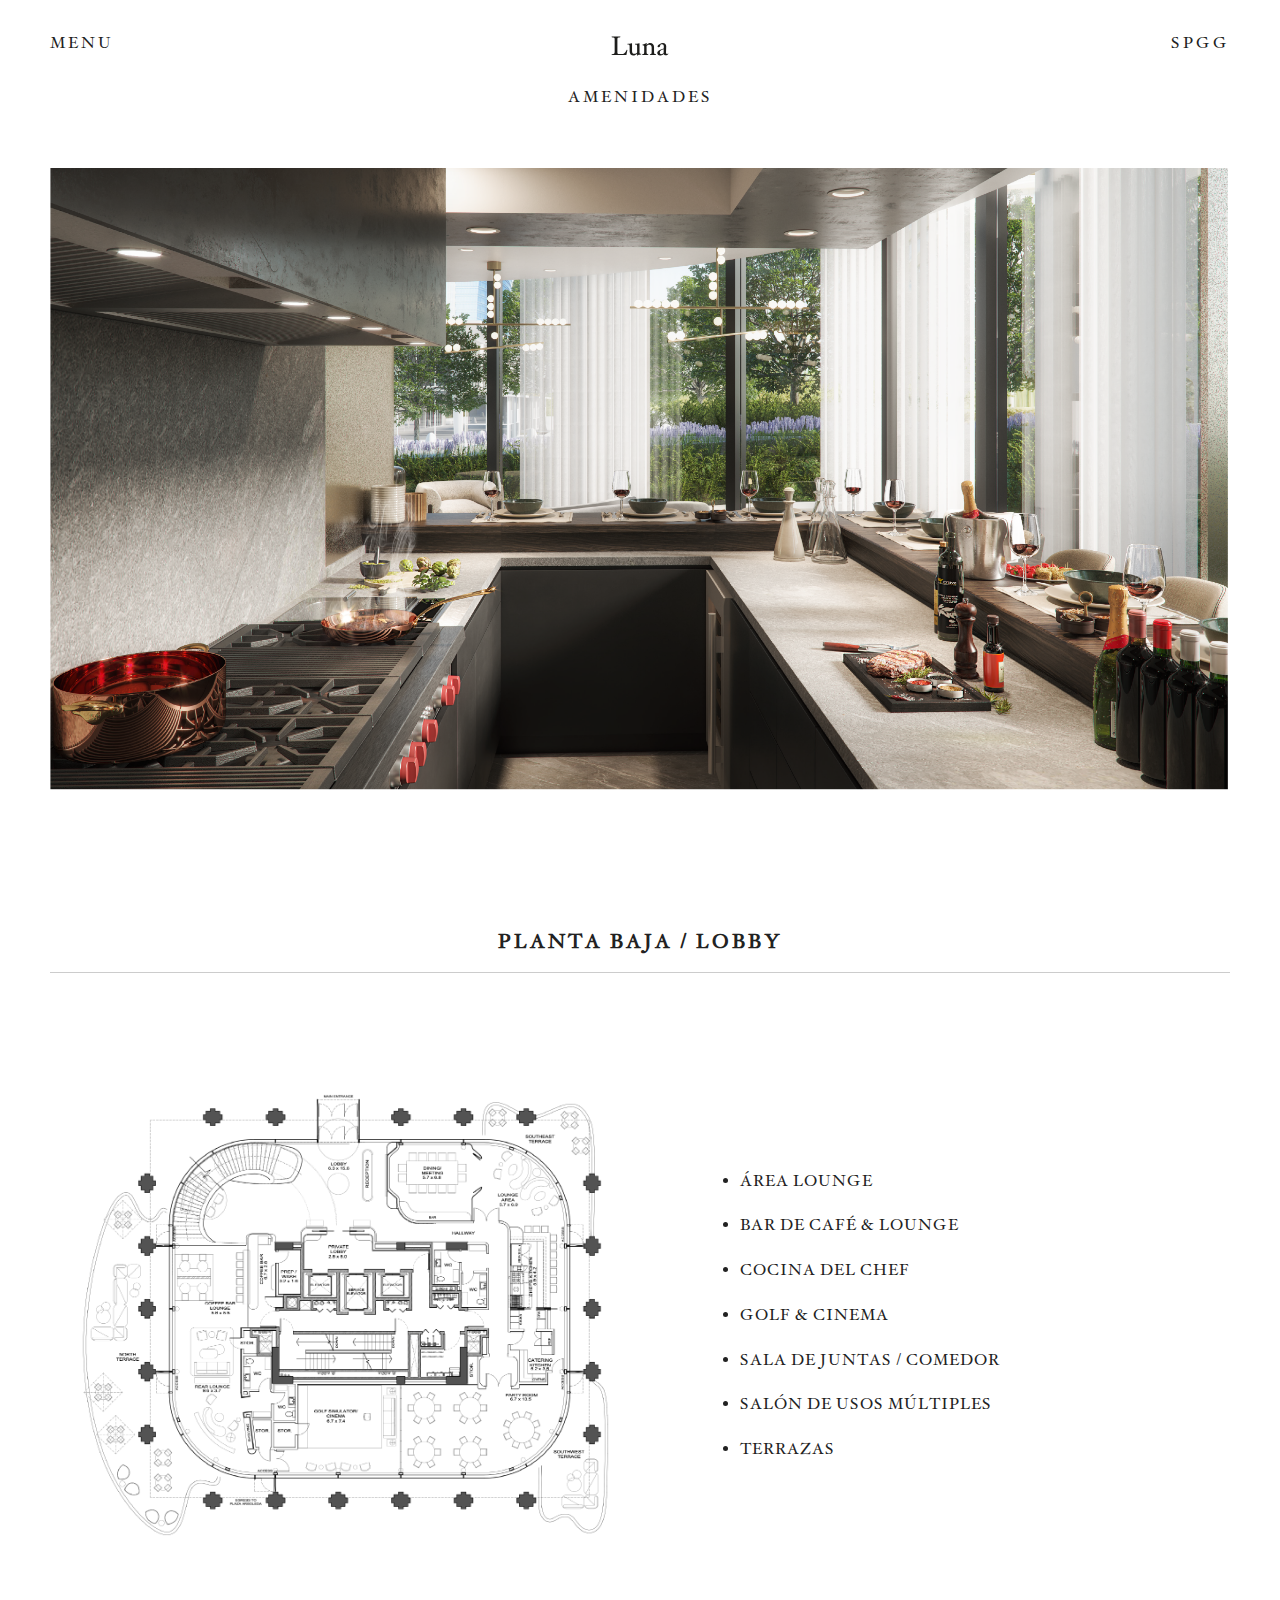
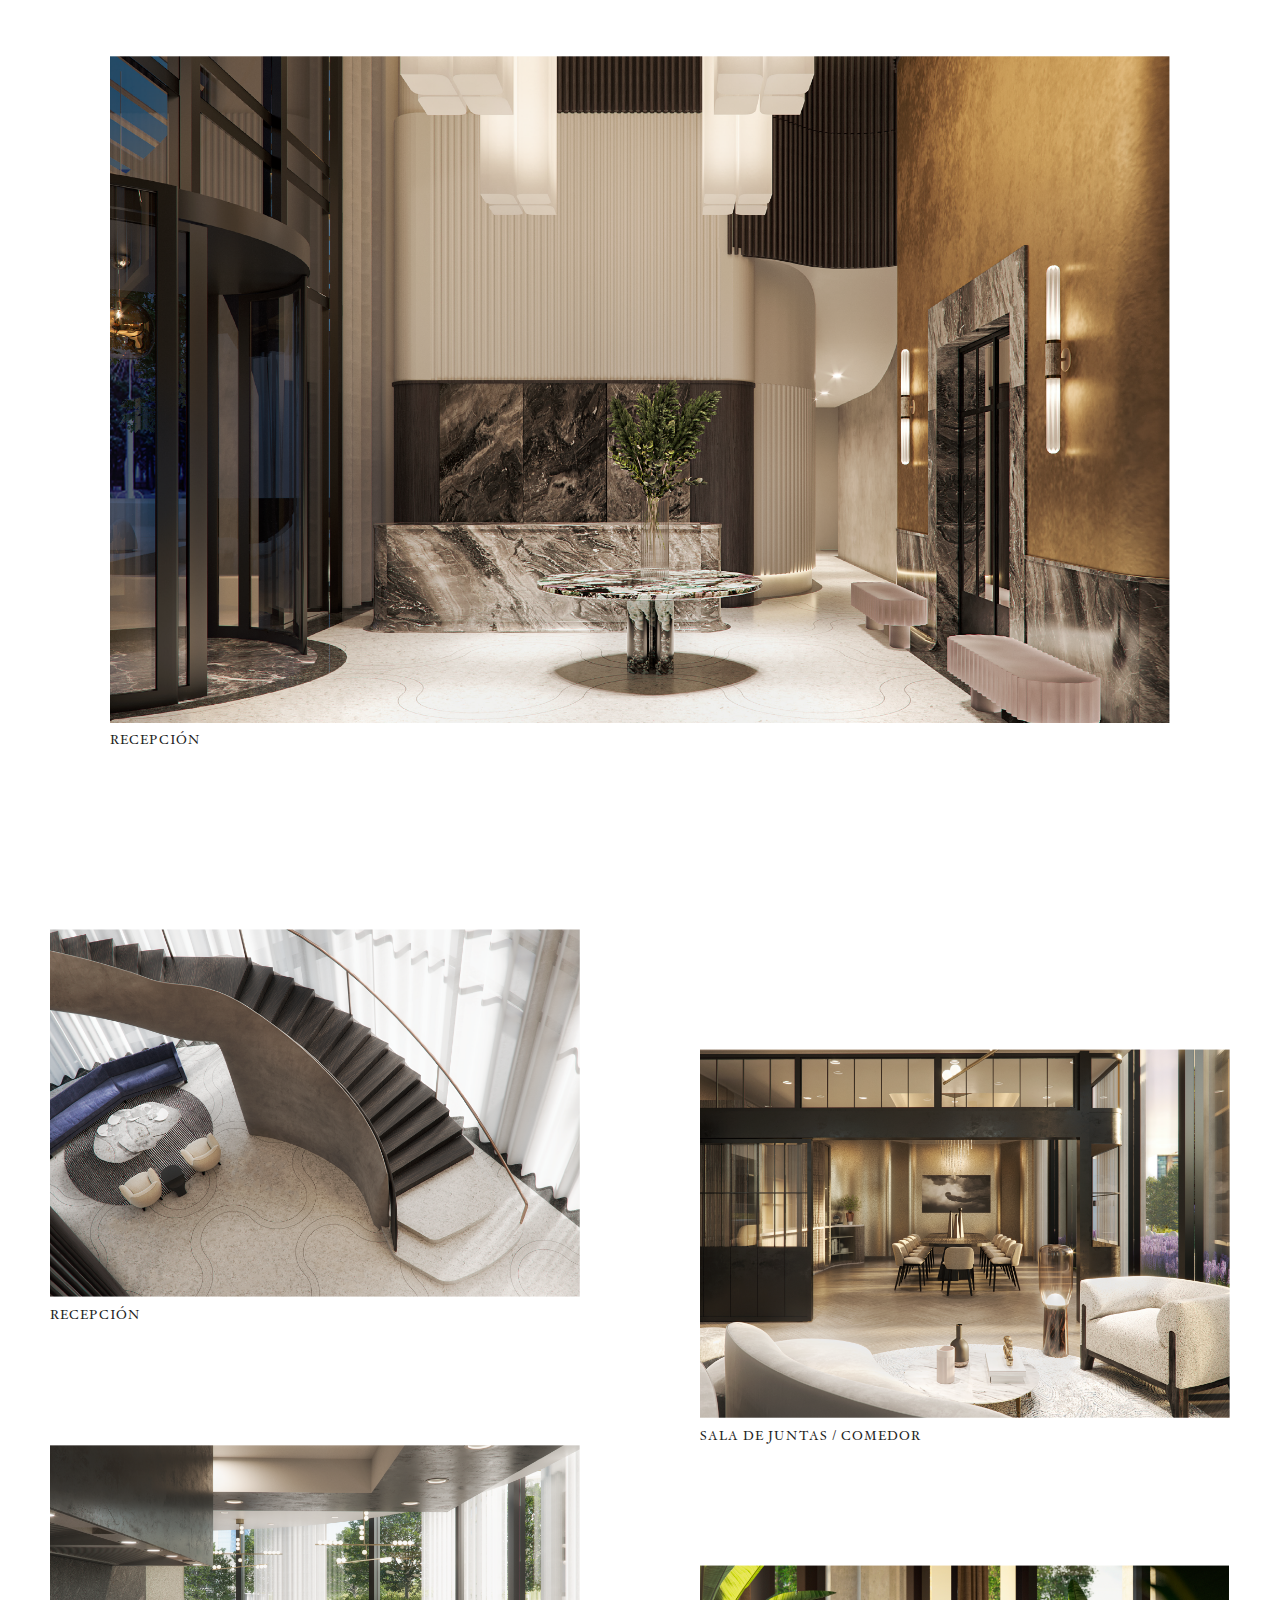
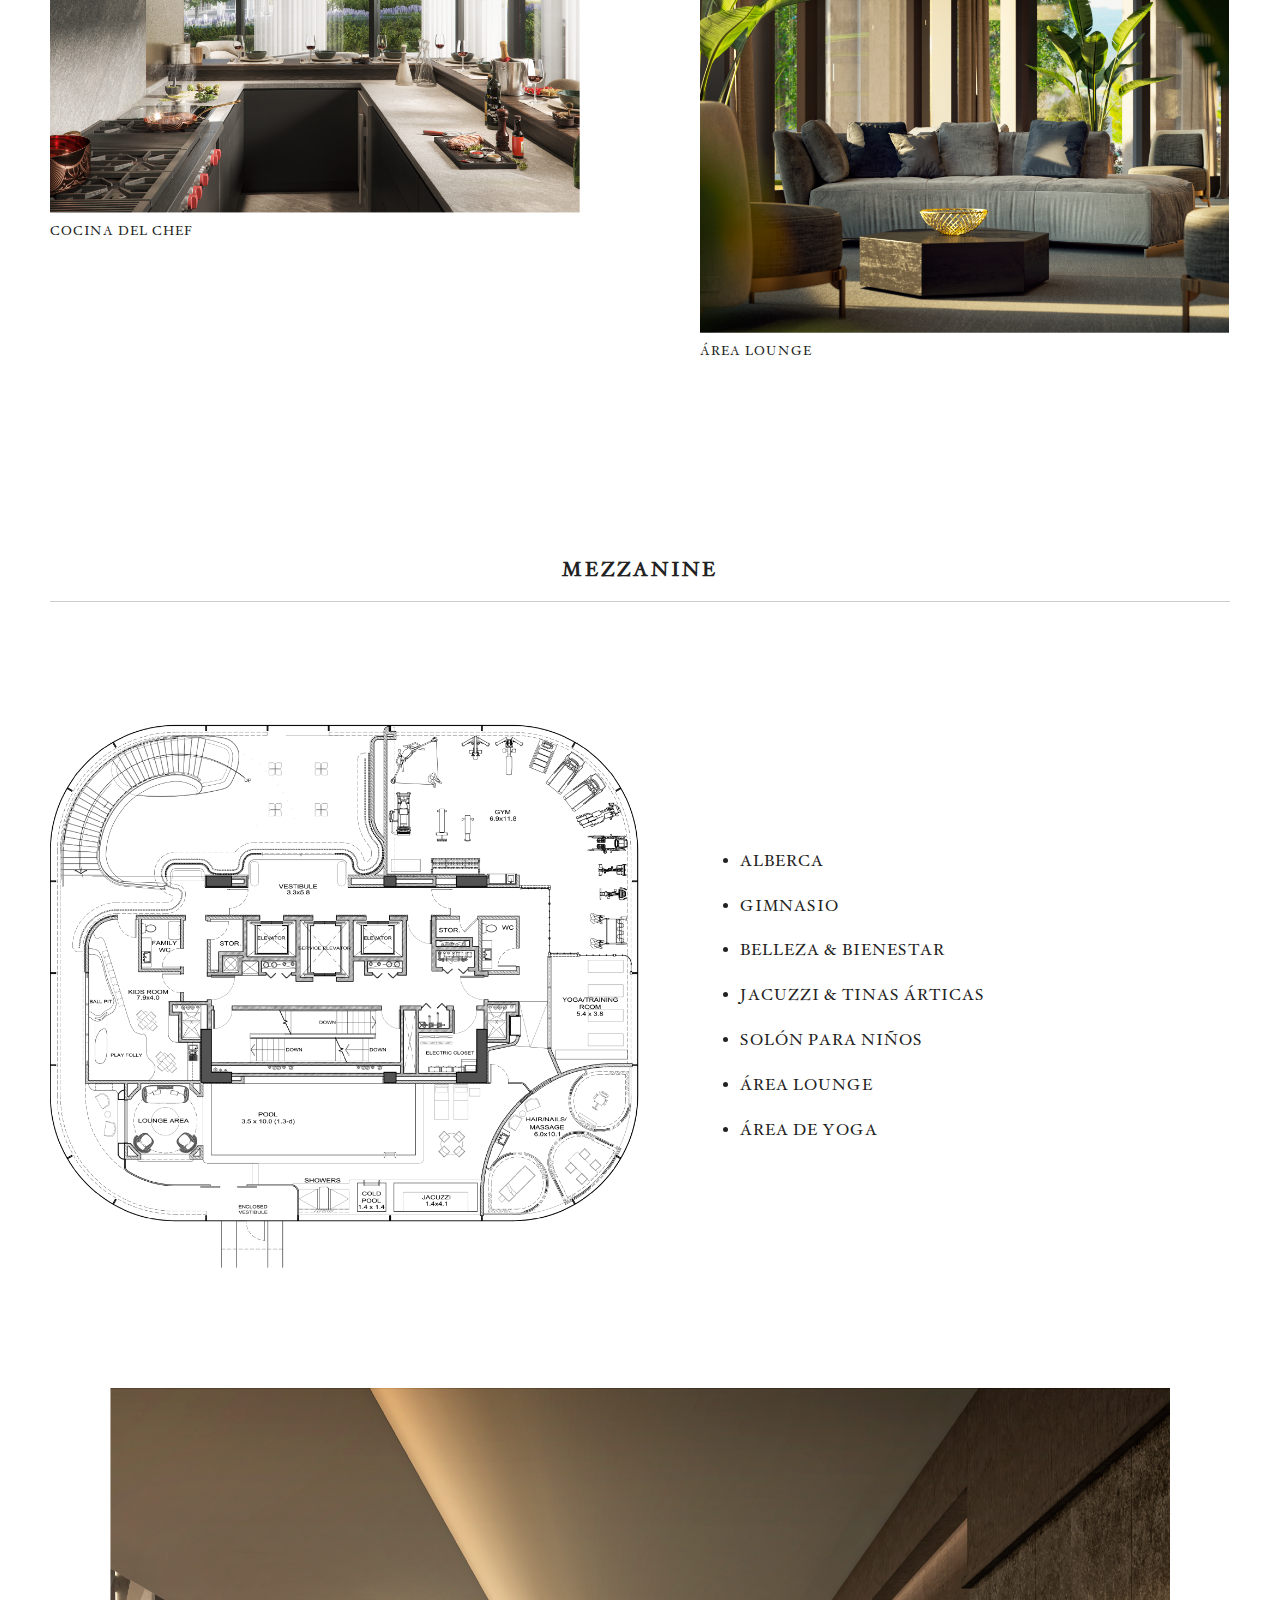
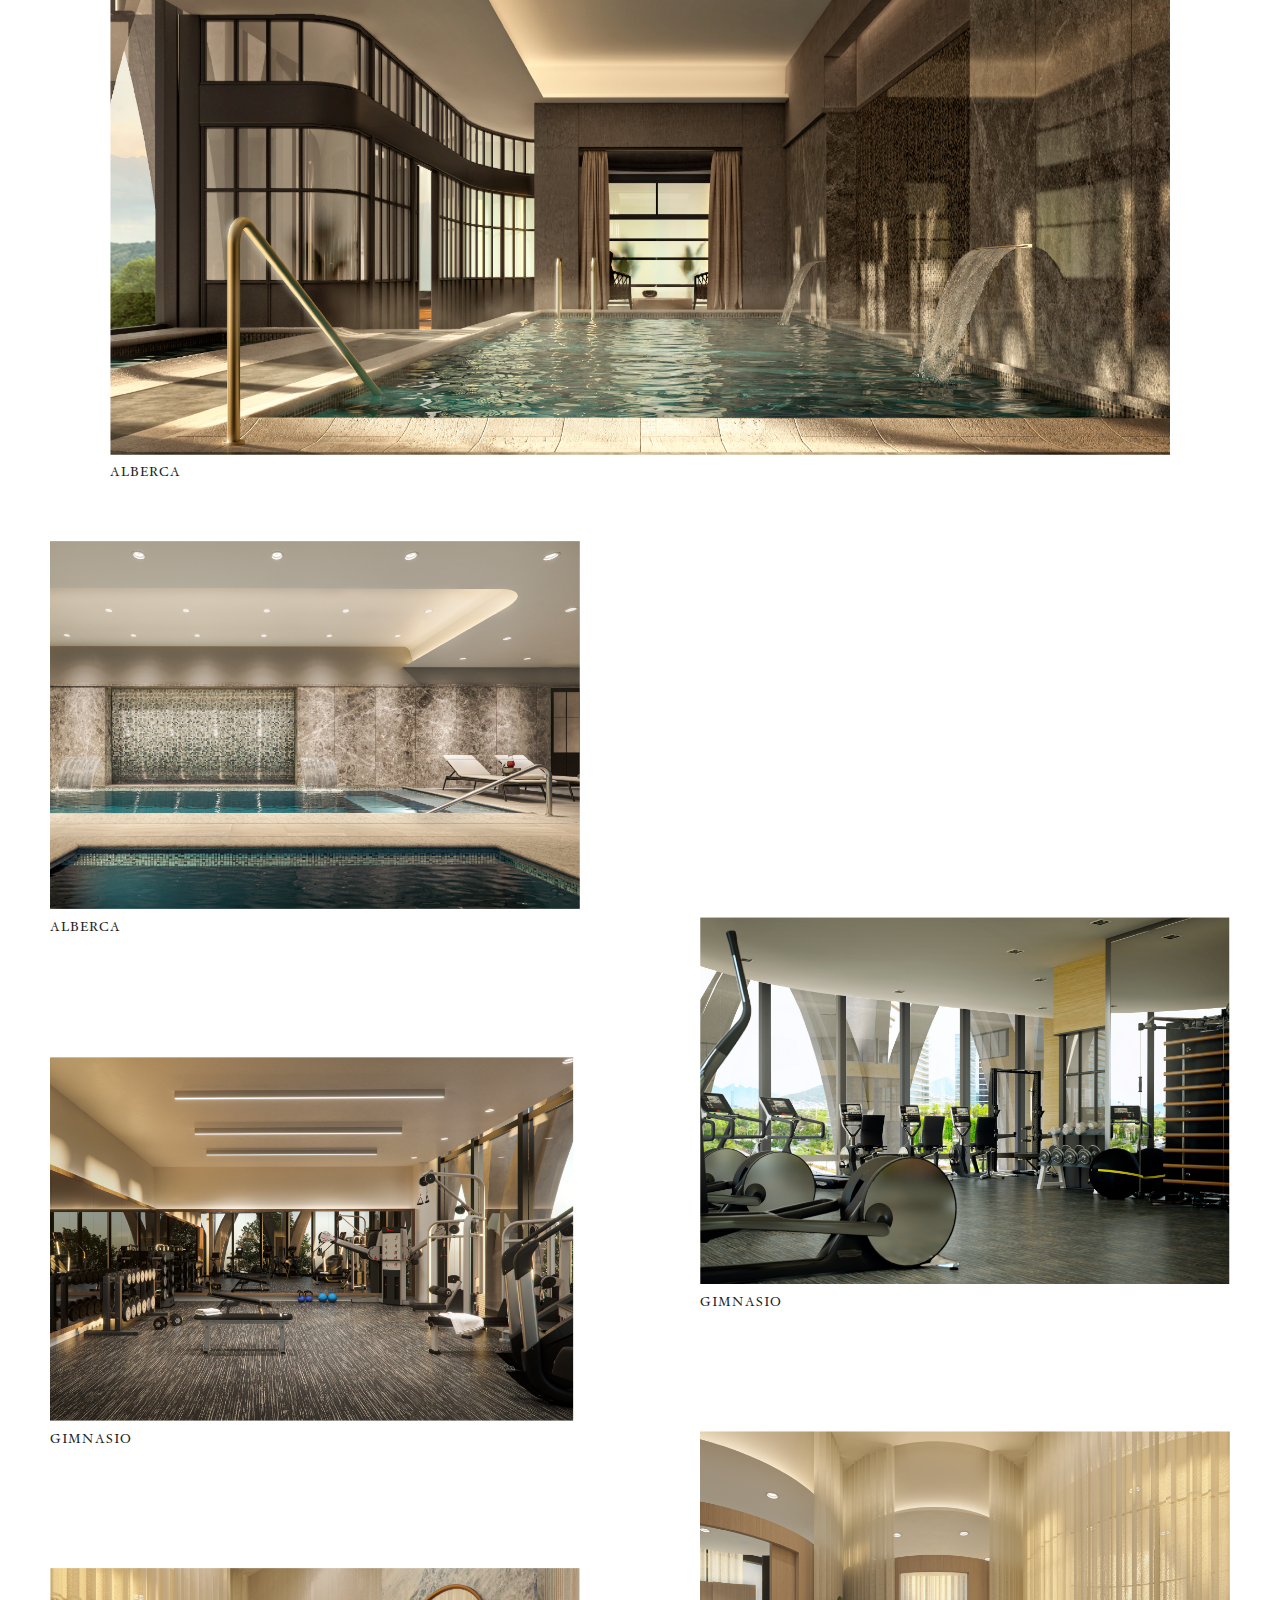
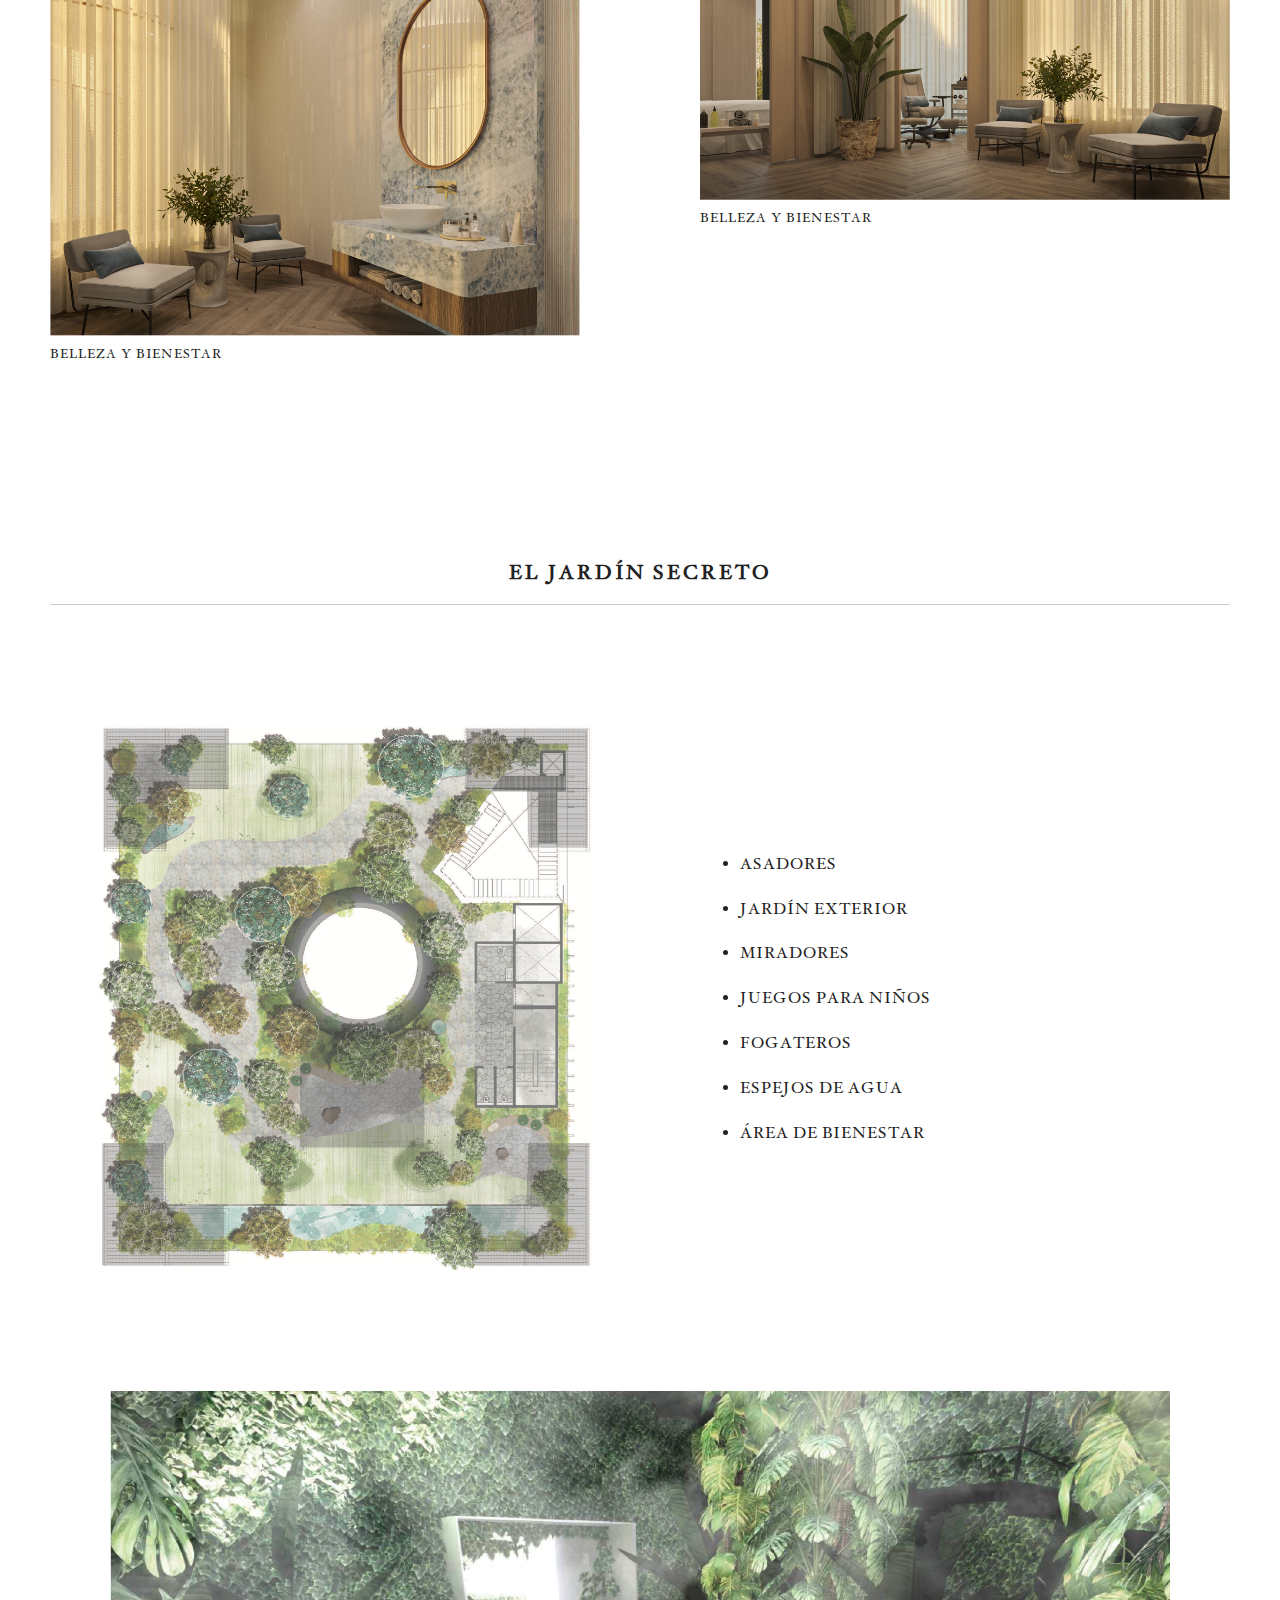
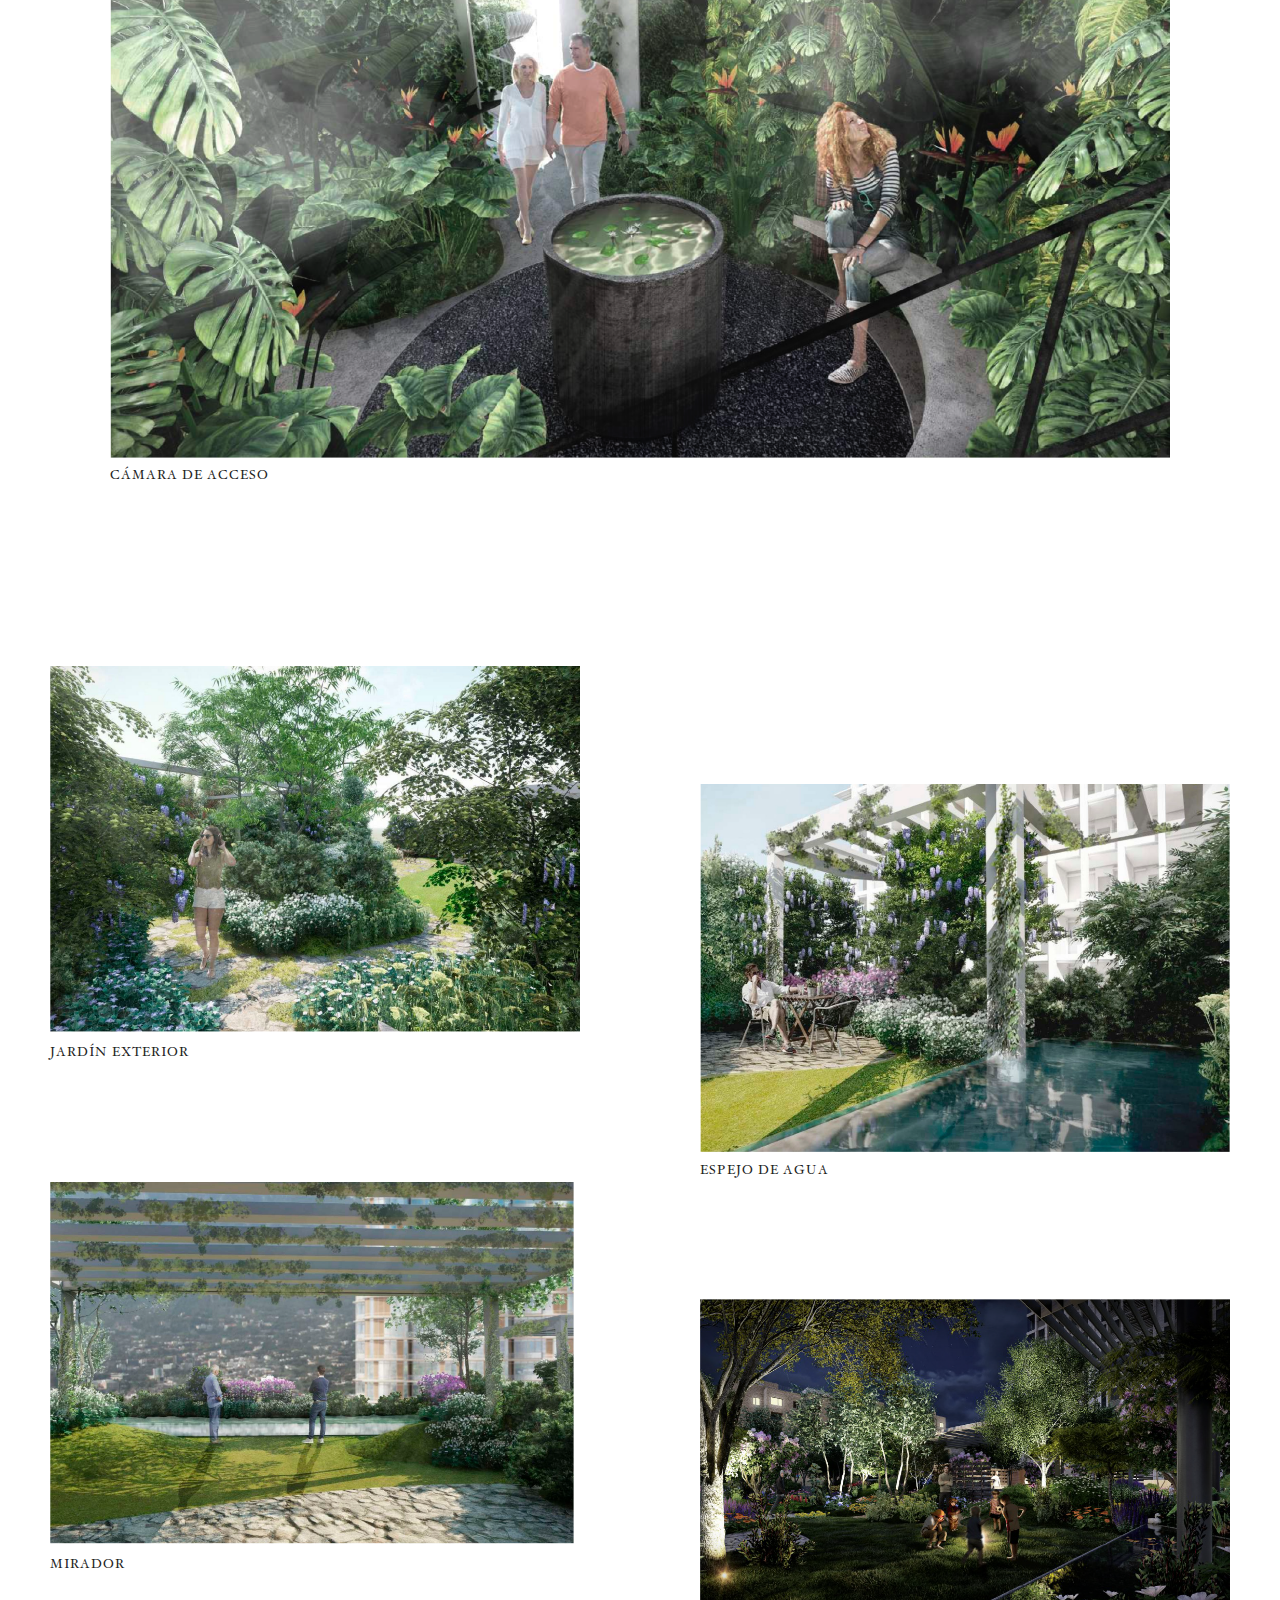
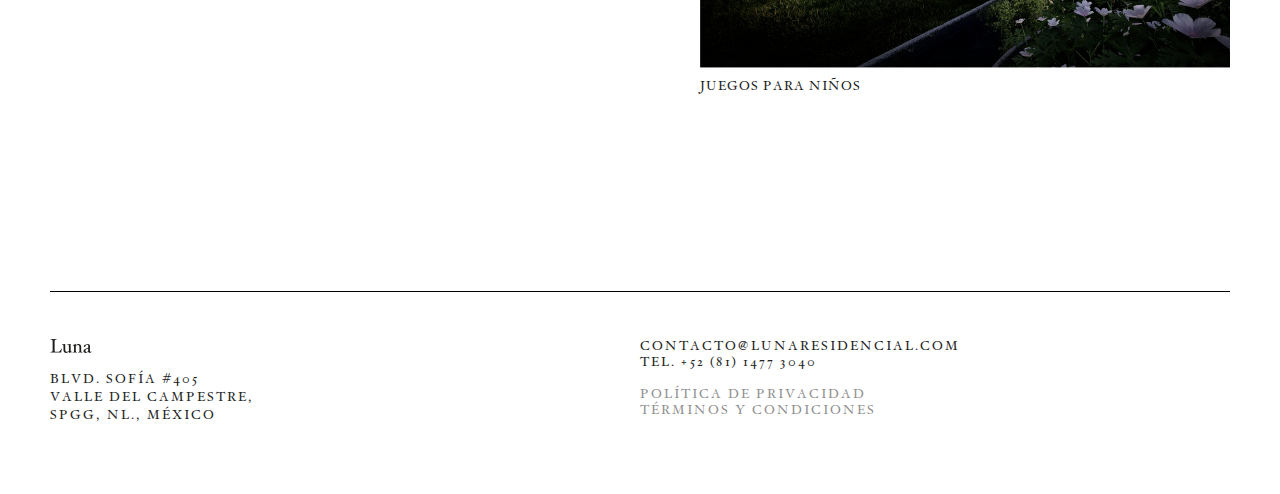
==== amenidades.html @ 0d44faf1 "Second Commit" ====
<!doctype html>
<html class="no-js" lang="">

<head>
  <meta charset="utf-8">
  <title>Luna</title>
  <meta name="description" content="">
  <meta name="viewport" content="width=device-width, initial-scale=1">

  <meta property="og:title" content="">
  <meta property="og:type" content="">
  <meta property="og:url" content="">
  <meta property="og:image" content="">

  <link rel="manifest" href="site.webmanifest">
  <link rel="apple-touch-icon" href="icon.png">
  <!-- Place favicon.ico in the root directory -->

  <link rel="stylesheet" href="css/normalize.css">
  <link rel="stylesheet" href="css/main.css">
  <link rel="stylesheet" href="css/luna.css">
  <link rel="icon" 
      type="image/png" 
      href="favicon.png">
</head>

<body>

  <header>
    <div class="left">
      <span onclick="callMenu()">MENU</span>
    </div>
    <div class="right">
      <span>SPGG</span>
    </div>
    <div class="logo">
      <a href="index.html"><img src="assets/img/logo.svg" /></a>
    </div>
  </header>
  <div class="page-title">
    <span>Amenidades</span>
  </div>
  <div class="single-image">
    <img src="assets/img/amenidades01-01.png" />
  </div>


  <div class="two-cols">
    <div class="am-head">
      <h2>PLANTA BAJA /  LOBBY</h2>
      <hr>
    </div>
    <div class="col-block">
      <div class="inner">
        <img src="assets/img/amenidades02-01.png" />
      </div>
    </div><div class="col-block">
      <div class="inner">
        <div class="text" style="text-align: left;">
          <ul>
            <li>ÁREA LOUNGE</li><br>
            <li>BAR DE CAFÉ & LOUNGE</li><br>
            <li>COCINA DEL CHEF</li><br>
            <li>GOLF & CINEMA</li><br>
            <li>SALA DE JUNTAS / COMEDOR</li><br>
            <li>SALÓN DE USOS MÚLTIPLES </li><br>
            <li>TERRAZAS</li>
          </ul>
        </div>
      </div>
    </div>
  </div>
  <div class="single-image">
    <div style="box-sizing: border-box; padding: 0 60px;">
      <img src="assets/img/amenidades03.png" />
      <div class="img-caption">Recepción</div>
    </div>
  </div>
  <div class="two-cols" style="padding-top: 0px; padding-bottom: 0px;">
    <div class="col-block">
      <div style="box-sizing: border-box; padding: 0 60px 120px 0;">
        <img src="assets/img/amenidadeslobby-01.png" />
        <div class="img-caption">Recepción</div>
      </div>
      <div style="box-sizing: border-box; padding: 0 60px 120px 0;">
        <img src="assets/img/amenidadeslobby-03.png" />
        <div class="img-caption">Cocina del Chef</div>
      </div>
    </div><div class="col-block" style="padding-top: 240px;">
      <div style="box-sizing: border-box; padding: 0 0 120px 60px;">
        <img src="assets/img/amenidadeslobby-02.png" />
        <div class="img-caption">Sala de juntas / Comedor</div>
      </div>
      <div style="box-sizing: border-box; padding: 0 0 120px 60px;">
        <img src="assets/img/amenidadeslobby-04.png" />
        <div class="img-caption">Área Lounge</div>
      </div>
    </div>
  </div>
  


  <div class="two-cols" style="text-transform: uppercase;">
    <div class="am-head">
      <h2>MEZZANINE</h2>
      <hr>
    </div>
    <div class="col-block">
      <div class="inner">
        <img src="assets/img/amenidadesmezz-01.png" />
      </div>
    </div><div class="col-block">
      <div class="inner">
        <div class="text" style="text-align: left;">
          <ul>
            <li>alberca</li><br>
            <li>gimnasio</li><br>
            <li>belleza & bienestar</li><br>
            <li>jacuzzi & tinas árticas</li><br>
            <li>solón para niños</li><br>
            <li>área lounge</li><br>
            <li>área de yoga</li>
          </ul>
        </div>
      </div>
    </div>
  </div>
  <div class="single-image">
    <div style="box-sizing: border-box; padding: 0 60px;">
      <img src="assets/img/amenidadesmezz-02.png" />
      <div class="img-caption">Alberca</div>
    </div>
  </div>
  <div class="two-cols" style="padding-top: 0px; padding-bottom: 0px;">
    <div class="col-block">
      <div style="box-sizing: border-box; padding: 0 60px 120px 0;">
        <img src="assets/img/amenidadesmezz-03.png" />
        <div class="img-caption">Alberca</div>
      </div>
      <div style="box-sizing: border-box; padding: 0 60px 120px 0;">
        <img src="assets/img/amenidadesmezz-04.png" />
        <div class="img-caption">Gimnasio</div>
      </div>
      <div style="box-sizing: border-box; padding: 0 60px 120px 0;">
        <img src="assets/img/amenidadesmezz-05.png" />
        <div class="img-caption">Belleza y Bienestar</div>
      </div>
    </div><div class="col-block" style="padding-top: 240px;">
      <div style="box-sizing: border-box; padding: 0 0 120px 60px;">
        <img src="assets/img/amenidadesmezz-06.png" />
        <div class="img-caption">Gimnasio</div>
      </div>
      <div style="box-sizing: border-box; padding: 0 0 120px 60px;">
        <img src="assets/img/amenidadesmezz-07.png" />
        <div class="img-caption">Belleza y Bienestar</div>
      </div>
    </div>
  </div>
  

  <div class="two-cols" style="text-transform: uppercase;">
    <div class="am-head">
      <h2>El Jardín Secreto</h2>
      <hr>
    </div>
    <div class="col-block">
      <div class="inner">
        <img src="assets/img/amenidadesjardin-01.png" />
      </div>
    </div><div class="col-block">
      <div class="inner">
        <div class="text" style="text-align: left;">
          <ul>
            <li>Asadores</li><br>
            <li>Jardín Exterior</li><br>
            <li>Miradores</li><br>
            <li>Juegos Para Niños</li><br>
            <li>Fogateros</li><br>
            <li>Espejos de Agua</li><br>
            <li>Área de Bienestar</li>
          </ul>
        </div>
      </div>
    </div>
  </div>
  <div class="single-image">
    <div style="box-sizing: border-box; padding: 0 60px;">
      <img src="assets/img/amenidadesjardin-02.png" />
      <div class="img-caption">Cámara de acceso</div>
    </div>
  </div>
  <div class="two-cols" style="padding-top: 0px; padding-bottom: 0px;">
    <div class="col-block">
      <div style="box-sizing: border-box; padding: 0 60px 120px 0;">
        <img src="assets/img/amenidadesjardin-03.png" />
        <div class="img-caption">Jardín Exterior</div>
      </div>
      <div style="box-sizing: border-box; padding: 0 60px 120px 0;">
        <img src="assets/img/amenidadesjardin-04.png" />
        <div class="img-caption">Mirador</div>
      </div>
    </div><div class="col-block" style="padding-top: 240px;">
      <div style="box-sizing: border-box; padding: 0 0 120px 60px;">
        <img src="assets/img/amenidadesjardin-05.png" />
        <div class="img-caption">Espejo de Agua</div>
      </div>
      <div style="box-sizing: border-box; padding: 0 0 120px 60px;">
        <img src="assets/img/amenidadesjardin-06.png" />
        <div class="img-caption">Juegos Para Niños</div>
      </div>
    </div>
  </div>
  


  
  <footer>
    <hr>
    <div class="half">
      <img src="assets/img/logo.svg">
      <p>Blvd. Sofía #405<br>Valle del Campestre,<br>SPGG, NL., México</p>
    </div><div class="quarter">
      <span>CONTACTO@LUNARESIDENCIAL.COM</span><br>
      <span>TEL. +52 (81) 1477 3040</span>
      <div class="show1280">
        <br>
        <span style="color: #8F8F8F">POLÍTICA DE PRIVACIDAD</span><br>
        <span style="color: #8F8F8F">TÉRMINOS Y CONDICIONES</span>
      </div>
    </div><div class="quarter hide1280">
      <span style="color: #8F8F8F">POLÍTICA DE PRIVACIDAD</span><br>
      <span style="color: #8F8F8F">TÉRMINOS Y CONDICIONES</span>
    </div>
  </footer>

  <div id="menu" class="off">
    <div class="fixer">
    </div><div class="options">
      <ul>
        <li><a href="index.html">INICIO</a></li>
        <li><a href="arboleda.html">ARBOLEDA Y SU ENTORNO</a></li>
        <li><a href="mentes.html">MENTES MAESTRAS</a></li>
        <li><a href="diseno.html">LUNA Y SU DISEÑO</a></li>
        <li><a href="residencias.html">RESIDENCIAS</a></li>
        <li><a href="amenidades.html">AMENIDADES</a></li>
        <li><a href="contacto.html">CONTACTO</a></li>
      </ul>
    </div>
    <img class="close" src="assets/img/close.svg" onclick="callMenu()"/>
  </div>

  <script>
    callMenu = function(){
      
      if (document.getElementById('menu').classList.contains('off')){
        document.getElementById('menu').className = "on";
      }
      else{
        document.getElementById('menu').className = "off";
      }

    }
  </script>
  <script src="js/vendor/modernizr-3.11.2.min.js"></script>
  <script src="js/plugins.js"></script>
  <script src="js/main.js"></script>

  <!-- Google Analytics: change UA-XXXXX-Y to be your site's ID. -->
  <script>
    window.ga = function () { ga.q.push(arguments) }; ga.q = []; ga.l = +new Date;
    ga('create', 'UA-XXXXX-Y', 'auto'); ga('set', 'anonymizeIp', true); ga('set', 'transport', 'beacon'); ga('send', 'pageview')
  </script>
  <script src="https://www.google-analytics.com/analytics.js" async></script>
</body>

</html>
---- css/main.css ----
/*! HTML5 Boilerplate v8.0.0 | MIT License | https://html5boilerplate.com/ */

/* main.css 2.1.0 | MIT License | https://github.com/h5bp/main.css#readme */
/*
 * What follows is the result of much research on cross-browser styling.
 * Credit left inline and big thanks to Nicolas Gallagher, Jonathan Neal,
 * Kroc Camen, and the H5BP dev community and team.
 */

/* ==========================================================================
   Base styles: opinionated defaults
   ========================================================================== */

html {
  color: #222;
  font-size: 1em;
  line-height: 1.4;
}

/*
 * Remove text-shadow in selection highlight:
 * https://twitter.com/miketaylr/status/12228805301
 *
 * Vendor-prefixed and regular ::selection selectors cannot be combined:
 * https://stackoverflow.com/a/16982510/7133471
 *
 * Customize the background color to match your design.
 */

::-moz-selection {
  background: #b3d4fc;
  text-shadow: none;
}

::selection {
  background: #b3d4fc;
  text-shadow: none;
}

/*
 * A better looking default horizontal rule
 */

hr {
  display: block;
  height: 1px;
  border: 0;
  border-top: 1px solid #ccc;
  margin: 1em 0;
  padding: 0;
}

/*
 * Remove the gap between audio, canvas, iframes,
 * images, videos and the bottom of their containers:
 * https://github.com/h5bp/html5-boilerplate/issues/440
 */

audio,
canvas,
iframe,
img,
svg,
video {
  vertical-align: middle;
}

/*
 * Remove default fieldset styles.
 */

fieldset {
  border: 0;
  margin: 0;
  padding: 0;
}

/*
 * Allow only vertical resizing of textareas.
 */

textarea {
  resize: vertical;
}

/* ==========================================================================
   Author's custom styles
   ========================================================================== */

/* ==========================================================================
   Helper classes
   ========================================================================== */

/*
 * Hide visually and from screen readers
 */

.hidden,
[hidden] {
  display: none !important;
}

/*
 * Hide only visually, but have it available for screen readers:
 * https://snook.ca/archives/html_and_css/hiding-content-for-accessibility
 *
 * 1. For long content, line feeds are not interpreted as spaces and small width
 *    causes content to wrap 1 word per line:
 *    https://medium.com/@jessebeach/beware-smushed-off-screen-accessible-text-5952a4c2cbfe
 */

.sr-only {
  border: 0;
  clip: rect(0, 0, 0, 0);
  height: 1px;
  margin: -1px;
  overflow: hidden;
  padding: 0;
  position: absolute;
  white-space: nowrap;
  width: 1px;
  /* 1 */
}

/*
 * Extends the .sr-only class to allow the element
 * to be focusable when navigated to via the keyboard:
 * https://www.drupal.org/node/897638
 */

.sr-only.focusable:active,
.sr-only.focusable:focus {
  clip: auto;
  height: auto;
  margin: 0;
  overflow: visible;
  position: static;
  white-space: inherit;
  width: auto;
}

/*
 * Hide visually and from screen readers, but maintain layout
 */

.invisible {
  visibility: hidden;
}

/*
 * Clearfix: contain floats
 *
 * For modern browsers
 * 1. The space content is one way to avoid an Opera bug when the
 *    `contenteditable` attribute is included anywhere else in the document.
 *    Otherwise it causes space to appear at the top and bottom of elements
 *    that receive the `clearfix` class.
 * 2. The use of `table` rather than `block` is only necessary if using
 *    `:before` to contain the top-margins of child elements.
 */

.clearfix::before,
.clearfix::after {
  content: " ";
  display: table;
}

.clearfix::after {
  clear: both;
}

/* ==========================================================================
   EXAMPLE Media Queries for Responsive Design.
   These examples override the primary ('mobile first') styles.
   Modify as content requires.
   ========================================================================== */

@media only screen and (min-width: 35em) {
  /* Style adjustments for viewports that meet the condition */
}

@media print,
  (-webkit-min-device-pixel-ratio: 1.25),
  (min-resolution: 1.25dppx),
  (min-resolution: 120dpi) {
  /* Style adjustments for high resolution devices */
}

/* ==========================================================================
   Print styles.
   Inlined to avoid the additional HTTP request:
   https://www.phpied.com/delay-loading-your-print-css/
   ========================================================================== */

@media print {
  *,
  *::before,
  *::after {
    background: #fff !important;
    color: #000 !important;
    /* Black prints faster */
    box-shadow: none !important;
    text-shadow: none !important;
  }

  a,
  a:visited {
    text-decoration: underline;
  }

  a[href]::after {
    content: " (" attr(href) ")";
  }

  abbr[title]::after {
    content: " (" attr(title) ")";
  }

  /*
   * Don't show links that are fragment identifiers,
   * or use the `javascript:` pseudo protocol
   */
  a[href^="#"]::after,
  a[href^="javascript:"]::after {
    content: "";
  }

  pre {
    white-space: pre-wrap !important;
  }

  pre,
  blockquote {
    border: 1px solid #999;
    page-break-inside: avoid;
  }

  /*
   * Printing Tables:
   * https://web.archive.org/web/20180815150934/http://css-discuss.incutio.com/wiki/Printing_Tables
   */
  thead {
    display: table-header-group;
  }

  tr,
  img {
    page-break-inside: avoid;
  }

  p,
  h2,
  h3 {
    orphans: 3;
    widows: 3;
  }

  h2,
  h3 {
    page-break-after: avoid;
  }
}
---- css/luna.css ----
@font-face{
    font-family: Hoefler;
    src: url(../assets/type/Hoefler.woff);
    font-weight: normal;
    font-style: normal;
}
* {
    -webkit-font-smoothing: antialiased;
    -moz-osx-font-smoothing: grayscale;
}
a{
    text-decoration: none;
    color: inherit;
}
a button{ outline: none}
img{width:100%}
body{
    font-family: Hoefler;
    font-size: 16px;
    letter-spacing: 1px;
}
header{
    display: block;
    height: 86px;
    width: 100%;
    position: relative;
    overflow: hidden;
    box-sizing: border-box;
    padding: 0 50px;
}
header .logo{
    position: absolute;
    display: block;
    left: 0;
    right: 0;
    margin: auto;
    height: 22px;
    width: 100px;
    white-space: nowrap;
    text-align: center;
    top: 32px;
}
header .logo img{
    height: 100%;
}
header .left{
    display: block;
    float: left;
    width: 50%;
    line-height: 86px;
}
header .left span{
    cursor: pointer;
    -webkit-touch-callout: none; /* iOS Safari */
    -webkit-user-select: none; /* Safari */
    -khtml-user-select: none; /* Konqueror HTML */
    -moz-user-select: none; /* Old versions of Firefox */
    -ms-user-select: none; /* Internet Explorer/Edge */
    user-select: none; /* Non-prefixed version, currently */
    letter-spacing: 3px;
}
header .right{
    display: block;
    float: right;
    width: 50%;
    text-align: right;
    line-height: 86px;
    letter-spacing: 3px;
}
header .right span{
    pointer-events: none;
    cursor: default;
    -webkit-touch-callout: none; /* iOS Safari */
    -webkit-user-select: none; /* Safari */
    -khtml-user-select: none; /* Konqueror HTML */
    -moz-user-select: none; /* Old versions of Firefox */
    -ms-user-select: none; /* Internet Explorer/Edge */
    user-select: none; /* Non-prefixed version, currently */
}
.page-title{
    text-transform: uppercase;
    text-align: center;
    box-sizing: border-box;
    width: 100%;
    padding-left: 50px;
    padding-right: 50px;
    letter-spacing: 3px;
}
.single-image{
    display: block;
    width: 100%;
    padding: 60px 50px;
    box-sizing: border-box;
}
.single-image img{
    width: 100%;
}
.single-frame{
    display: block;
    width: 100%;
    padding: 60px 50px;
    box-sizing: border-box;
}
.single-frame .frame{
    width: 100%;
    border: 1px solid #000;
    padding: 30px;
    box-sizing: border-box;
}
.single-frame .frame img{
    width: 100%;
}
.single-frame .container {
    position: relative;
    width: 100%;
    height: 0;
    padding-bottom: 56.25%;
}
.single-frame .video {
    position: absolute;
    top: 0;
    left: 0;
    width: 100%;
    height: 100%;
}
.two-cols{
    display: block;
    width: 100%;
    padding: 60px 50px;
    box-sizing: border-box;
    position: relative;
}
.two-cols .col-block{
    display: inline-block;
    width: 50%;
    vertical-align: middle;
    position: relative;
    height: 100%;
}
.two-cols .col-block .inner{
    display: inline-block;
    width: 100%;
    vertical-align: middle;
    position: relative;
}
.two-cols .col-block .inner.img{
    padding: 0 60px;
    box-sizing: border-box;
}
.two-cols .col-block .inner.single-frame{
    padding: 0 50px;
    box-sizing: border-box;
}
.two-cols .col-block .inner .text{
    display: inline-block;
    width:100%;
    padding: 0px 20%;
    box-sizing: border-box;
    text-align: center;
}
.two-cols .col-block .inner .text h2{
    font-size: 20px;
    text-transform: uppercase;
    padding: 0 16%;
    font-weight: normal;
    letter-spacing: 3px;
}
.two-cols .col-block .inner .text hr{
    margin-top: 30px;
    margin-bottom: 30px;
    border-color: #000;
}
.two-cols .col-block .inner .text p{
    text-align: left;
}
.two-cols .col-block .inner .text button{
    margin-top: 30px;
    width: 100%;
    border: 1px solid #231F20;
    padding: 30px 0;
    text-transform: uppercase;
    font-size: 14px;
    background-color: #fff;
    cursor: pointer;
    transition: all ease .25s;
}
.two-cols .col-block .inner .text button:hover{
    background-color: #000;
    color: #fff;
    transition: all ease .25s;
}
footer{
    display: block;
    width: 100%;
    padding: 60px 50px 70px;
    box-sizing: border-box;
    letter-spacing: 2px;
}
footer hr{
    border-color: #000;
    margin-bottom: 45px;
}
footer .half{
    display: inline-block;
    width: 50%;
    vertical-align: top;
}
footer .half img{
    width: auto;
    height: 16px;
    margin-bottom: 16px;
}
footer .half p{
    margin: 0px;
    padding: 0px;
    font-size: 13px;
    text-transform: uppercase;
}
footer .quarter{
    display: inline-block;
    width: 25%;
    vertical-align: top;
    font-size: 13px;
    line-height: 16px;
}
.quarter.hide1280{
    display: inline-block;
}
.show1280{
    display: none;
}


#menu{
    display: block;
    position: fixed;
    width: 100%;
    height: 100vh;
    z-index: 100;
    background-color: rgba(255, 255, 255, 0.85);
    top: 0;
    left: 0;
}
#menu .fixer{
    vertical-align: middle;
    display: inline-block;
    height: 100%;
    width: 1px;
}
#menu .options{
    vertical-align: middle;
    display: inline-block;
    width: calc(100% - 2px);
    text-align: center;
    line-height: 32px;
}
#menu ul{
    padding: 0;
    margin: 0;
    list-style: none;
    text-transform: uppercase;
    font-size: 20px;
    letter-spacing: 3px;
}
#menu ul li{
    margin-bottom: 32px
}
a{
    text-decoration: none;
    color: inherit;
}
#menu .close{
    display: block;
    width: 35px;
    height: 35px;
    position: absolute;
    top: 25px;
    right: 30px;
    cursor: pointer;
}
#menu.off{
    display: none;
}
#menu.on{
    display: block;
}
.img-caption{
    margin-top: 8px; 
    text-transform: uppercase; 
    font-size: 13px;
}
iframe{
    width: 100%;
}
.am-head{
    margin-bottom: 120px;
    text-align: center;
}
.am-head h2{
    font-size: 20px;
    letter-spacing: 3px;
}
.inner.cleft{
    padding-right: 10%; box-sizing:border-box;
    padding-bottom: 120px;
}
.inner.right{
    padding-left: 10%; box-sizing:border-box;
    padding-bottom: 120px;
}
.inner.cleft h2, .inner.cright h2{
    font-size: 16px;
    letter-spacing: 3px;
}
.inner.cleft p, .inner.cright p{
    padding-top: 30px;
    font-size: 13px;
}
.phone{
    font-size: 20px;
    letter-spacing: 3px;;
    display: block;
    margin-bottom: 16px;
}
.bylogos{
    height: 30px;
    display: inline-block;
    margin-right: 40px;
    width: auto;
    margin-top: 30px;
}
.ubicacion{
    border: 1px solid #000;
    box-sizing: border-box;
}

@media only screen and (max-width: 1480px) {
    .show1280{
        display: block;
    }
    .quarter.hide1280{
        display: none;
    }
    footer .quarter{
        width: 50%;
    }
    .two-cols .col-block .inner .text{
        padding: 0px 60px;
    }
}
@media only screen and (max-width: 820px) {
    header{
        display: block;
        height: 86px;
        padding: 0 30px;
    }
    .single-image{
        padding: 15px 30px;
    }
    .single-image{
        width: 100%;
        padding: 15px 30px;
    }
    .two-cols .col-block{
        width: 100%;
    }
    .single-frame{
        padding: 15px 30px;
    }
    .two-cols .col-block .inner .text{
        width:100%;
        padding: 30px 30px;
    }
    footer{
        padding: 35px 30px 60px;
    }
    footer .half{
        width: 100%;
    }
    footer .quarter{
        width: 100%;
        margin-top: 16px;
    }
}
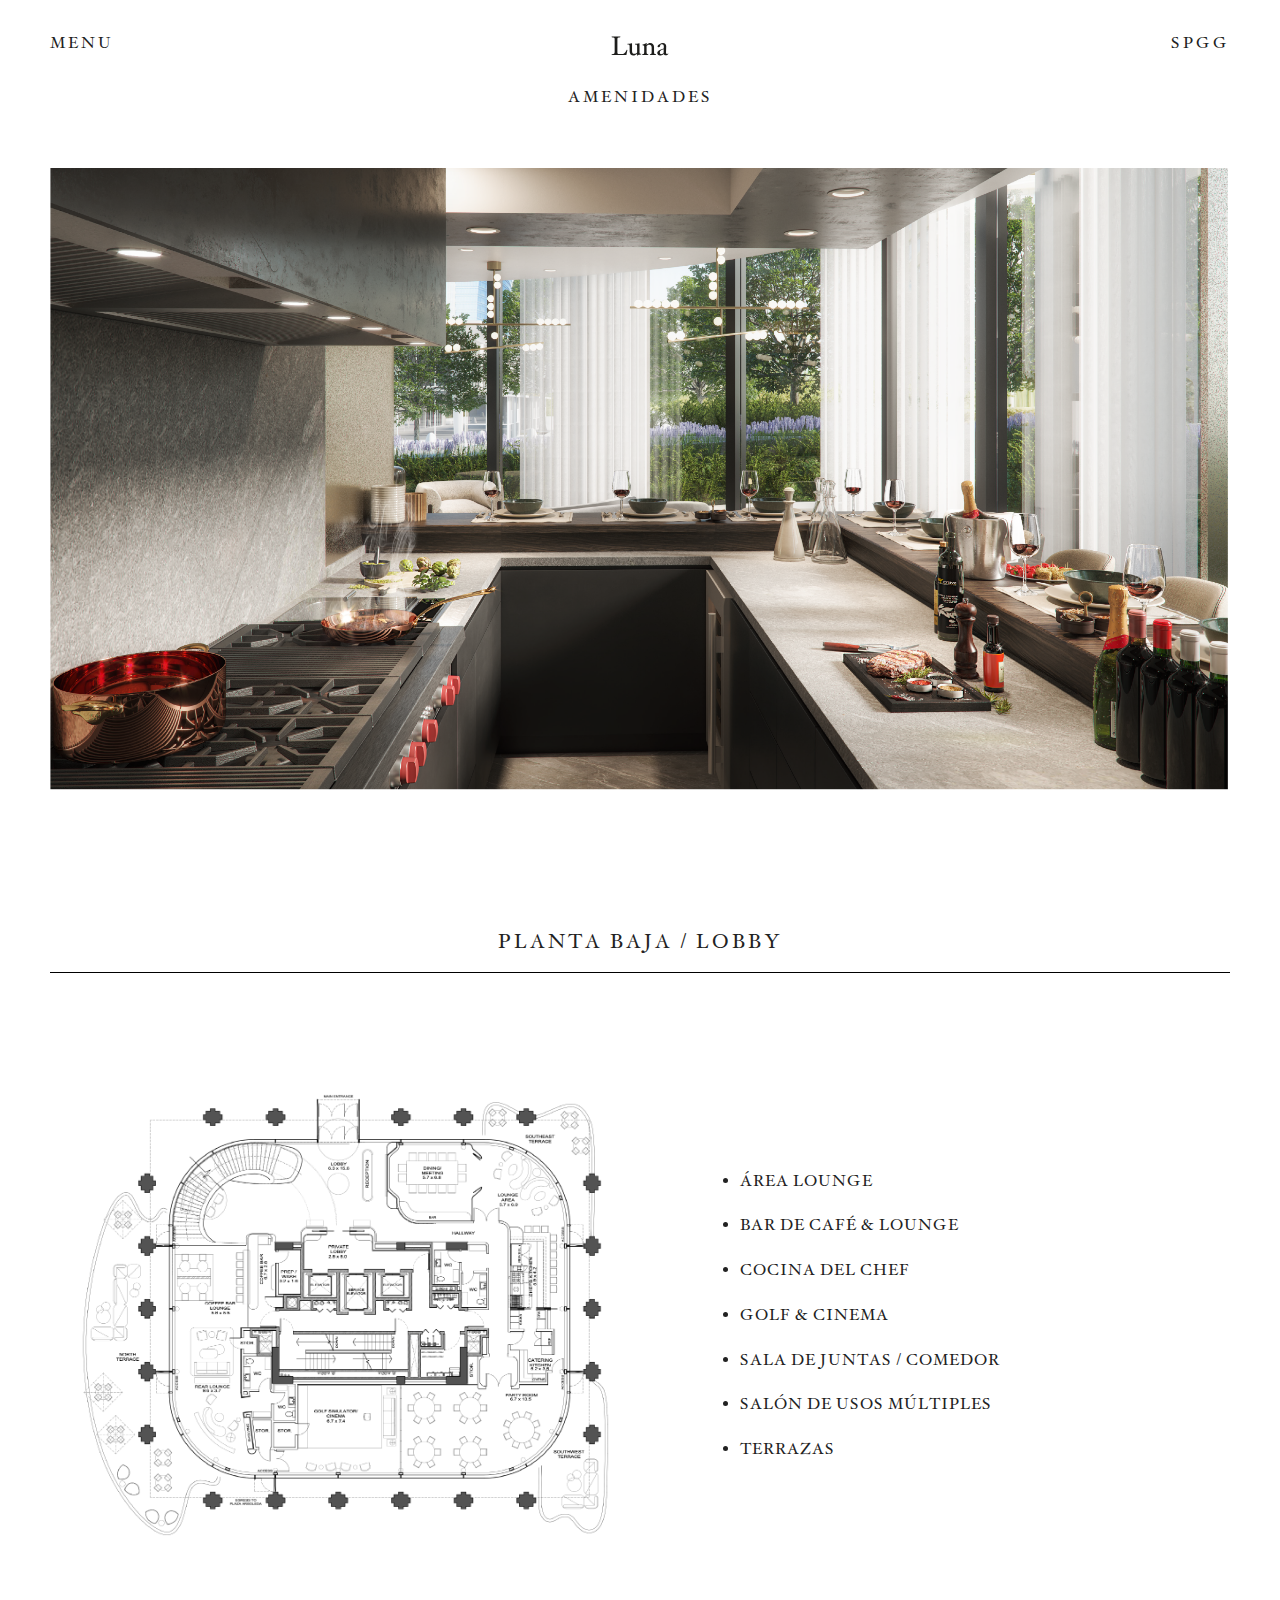
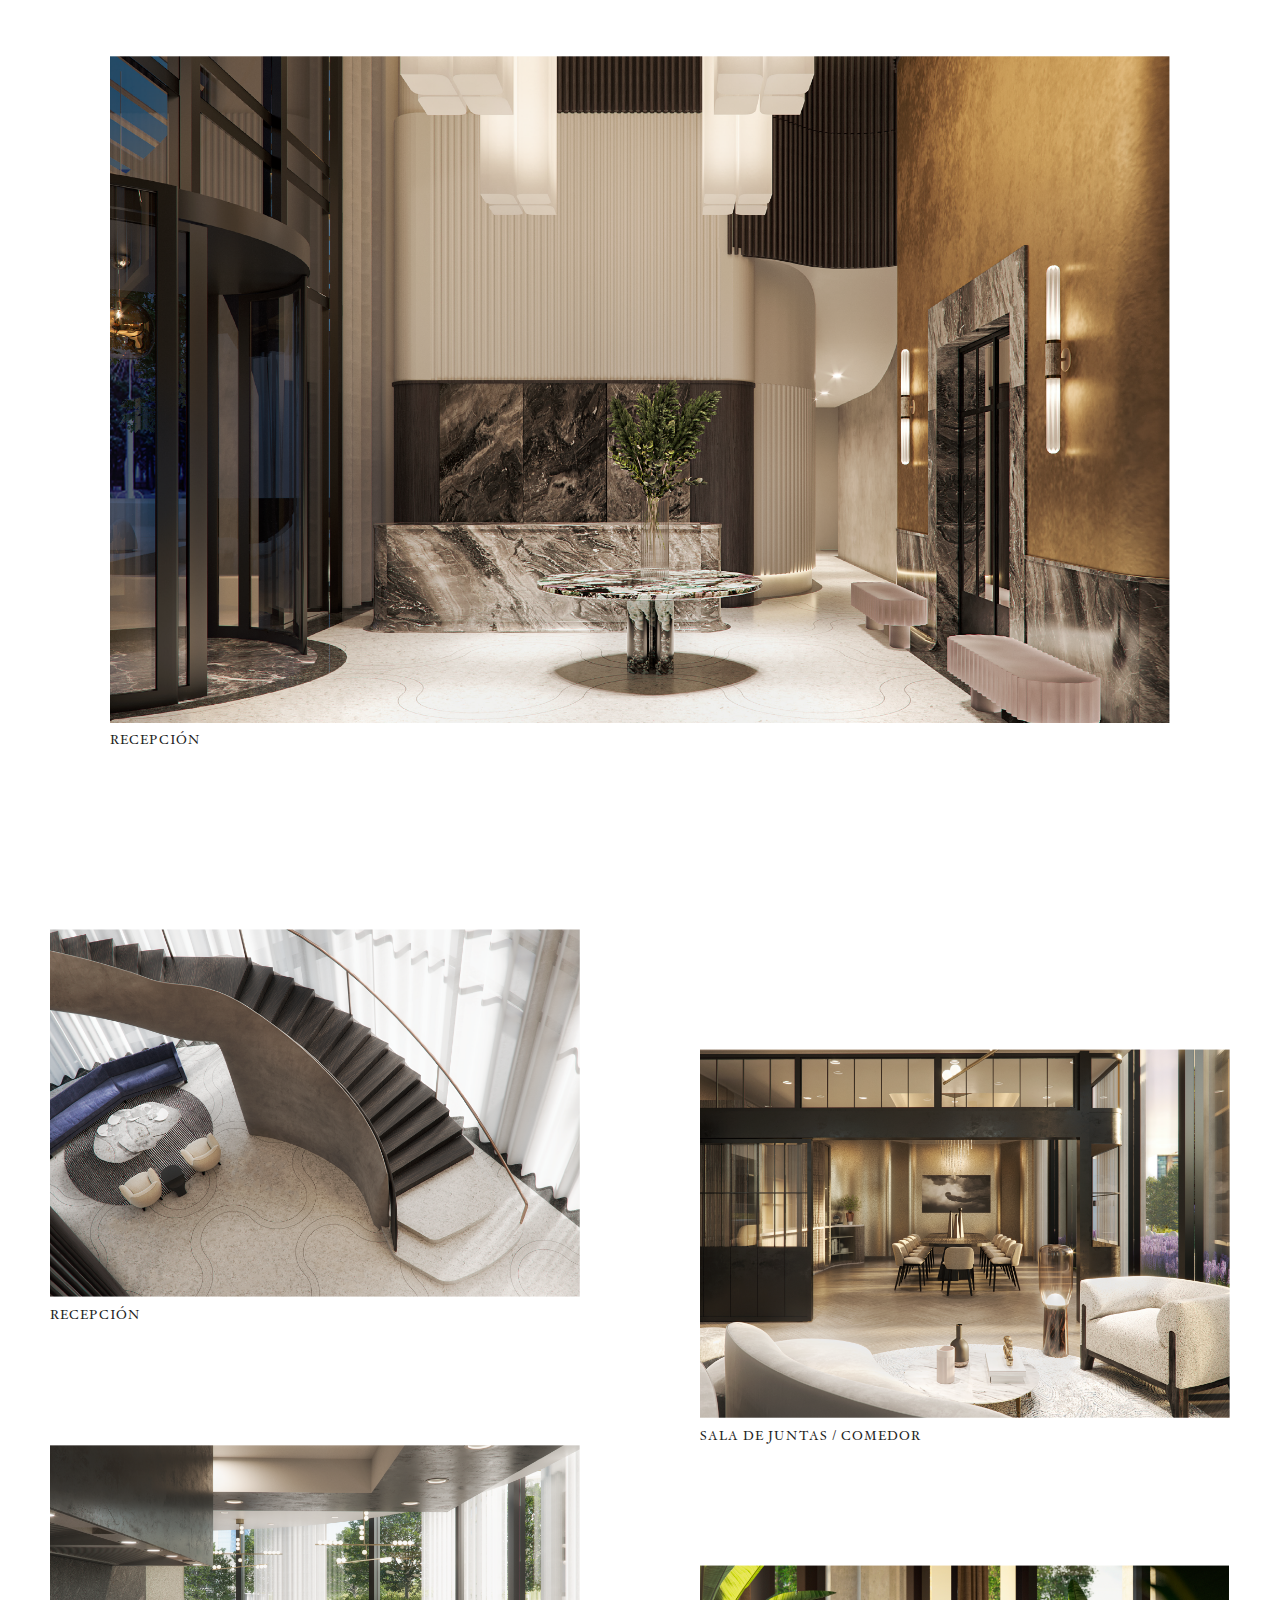
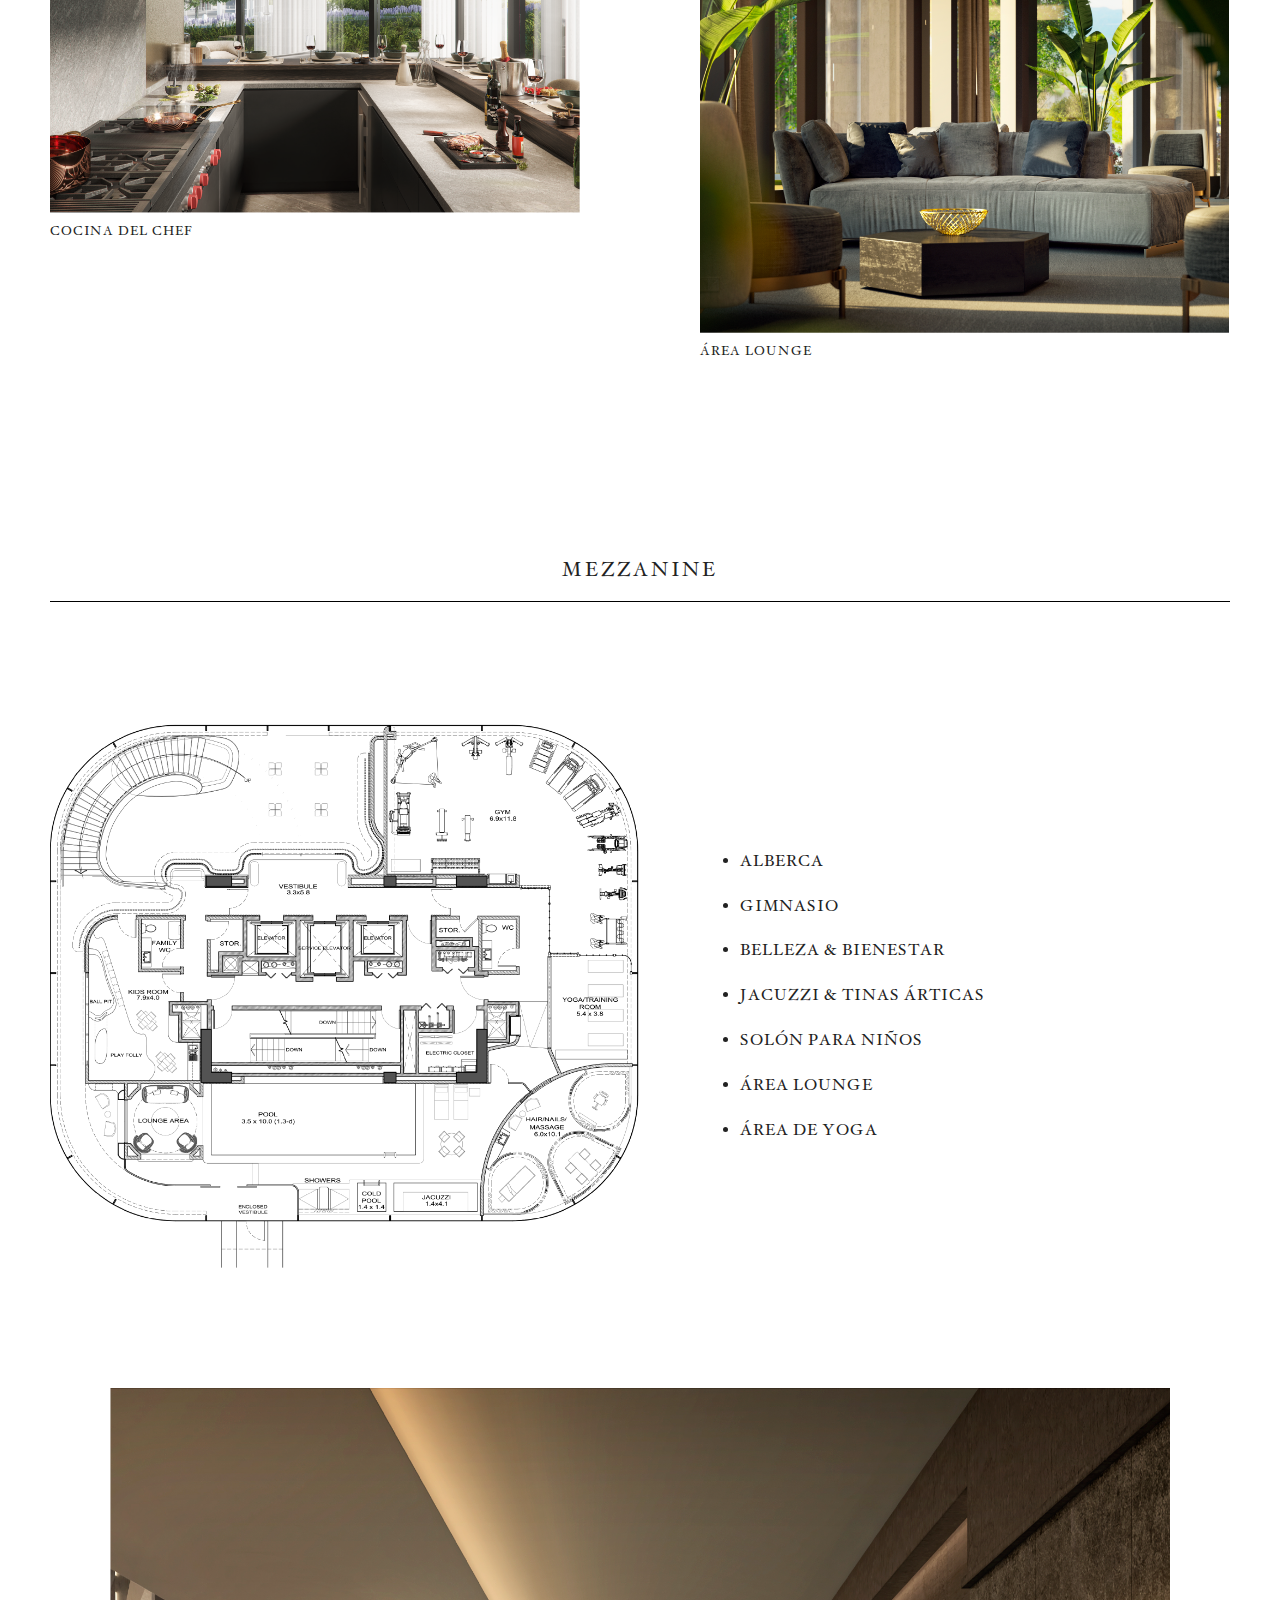
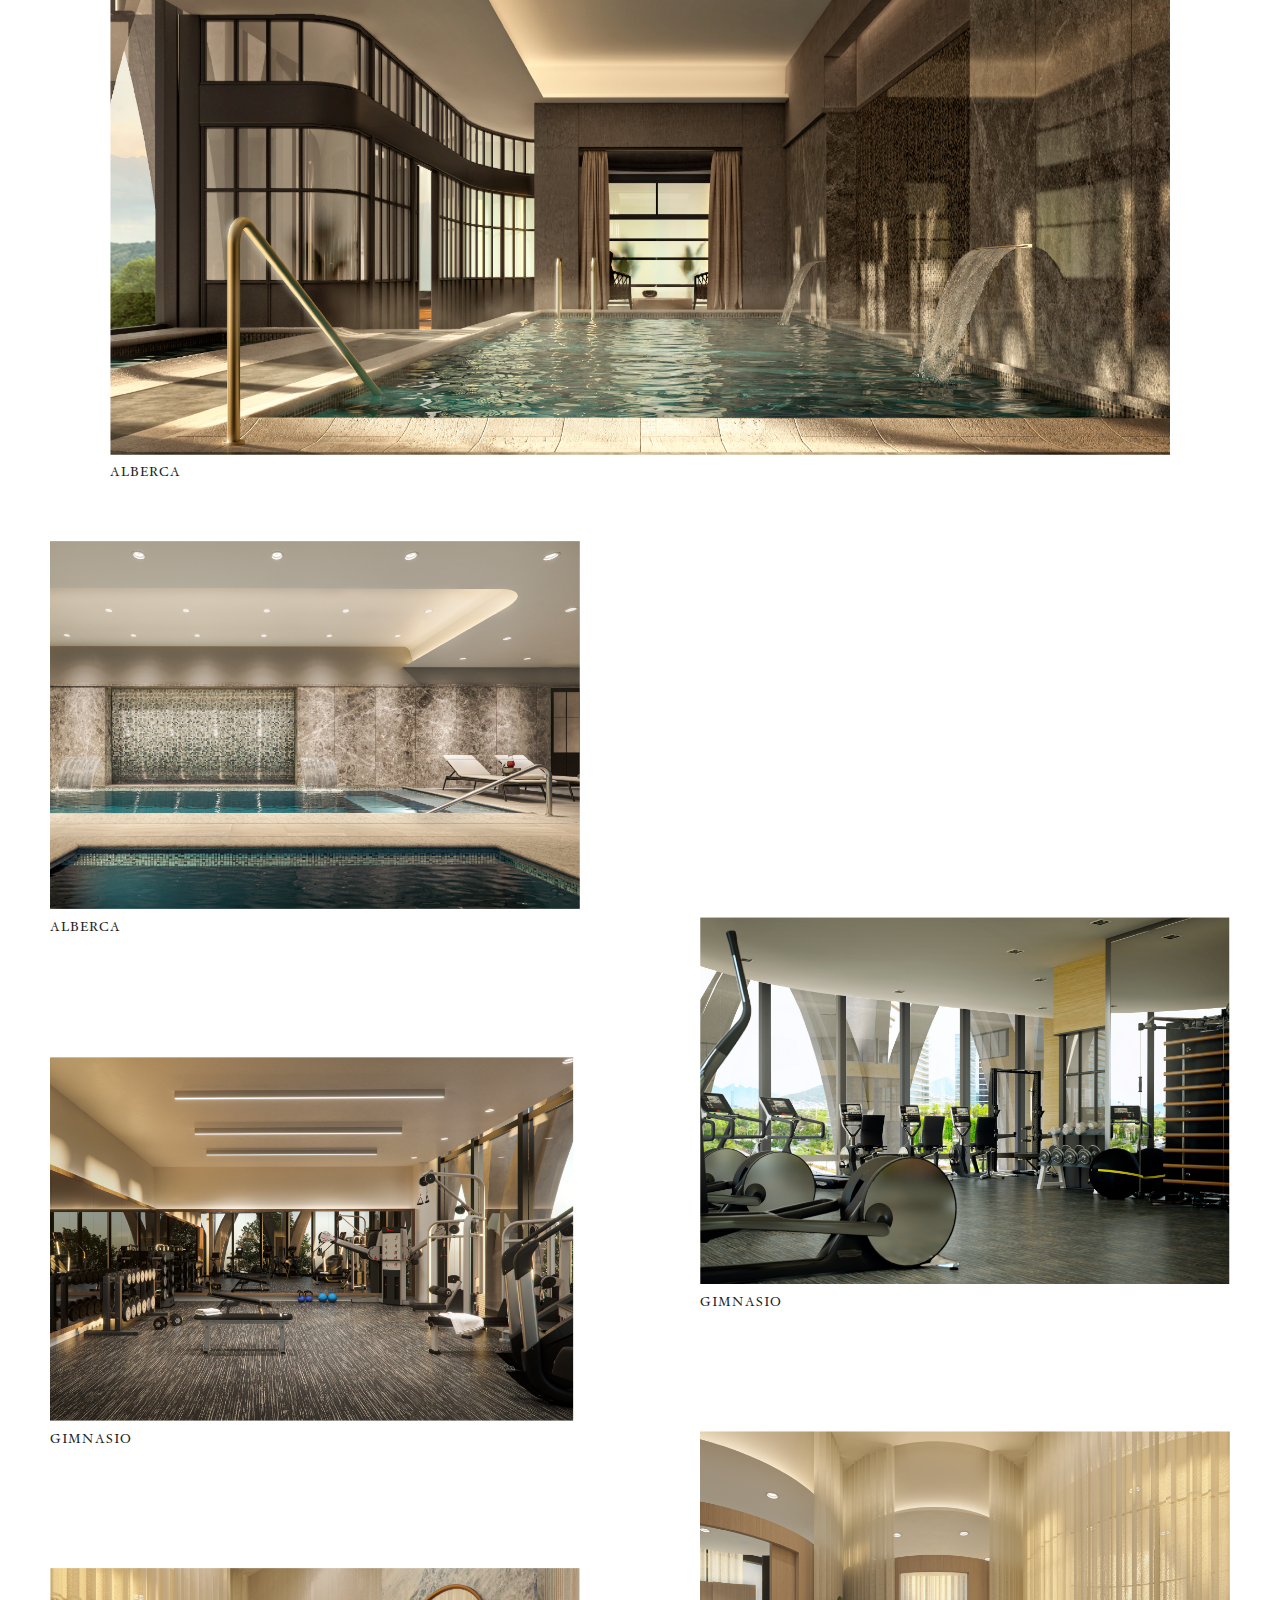
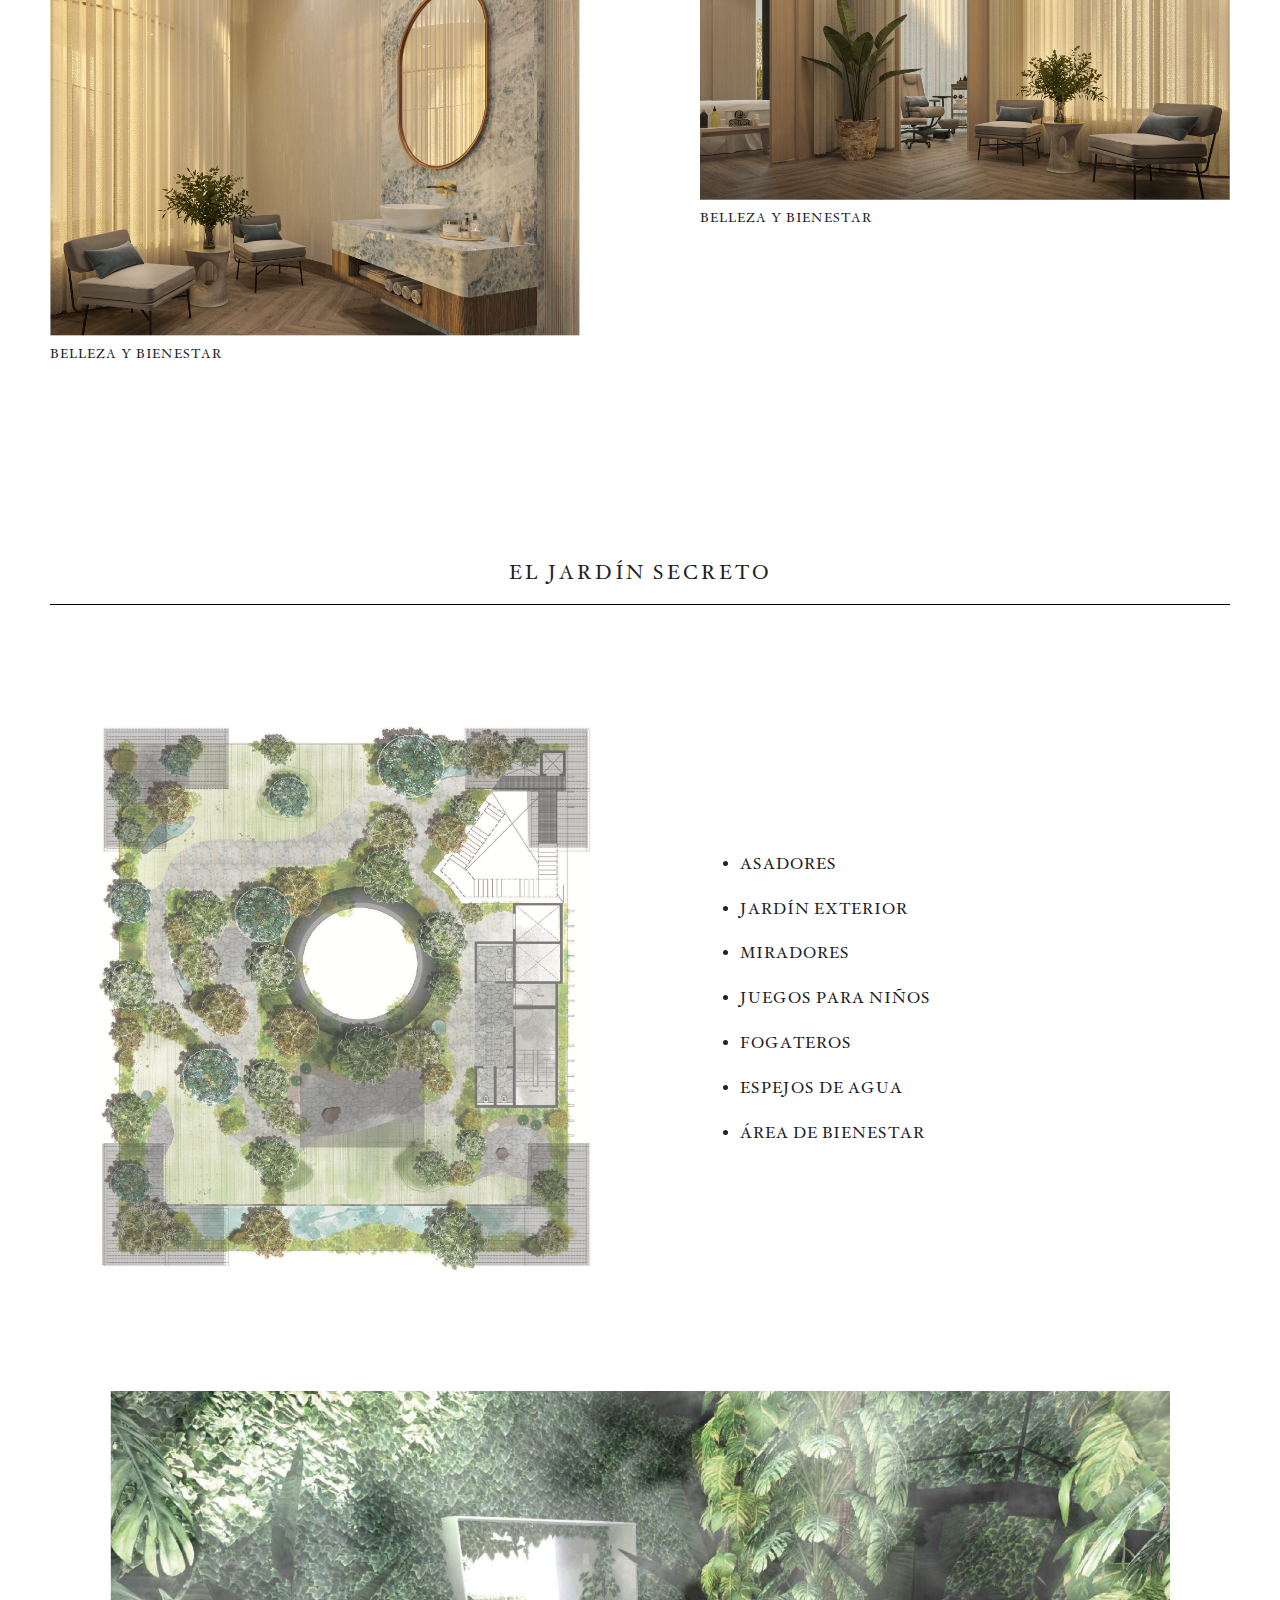
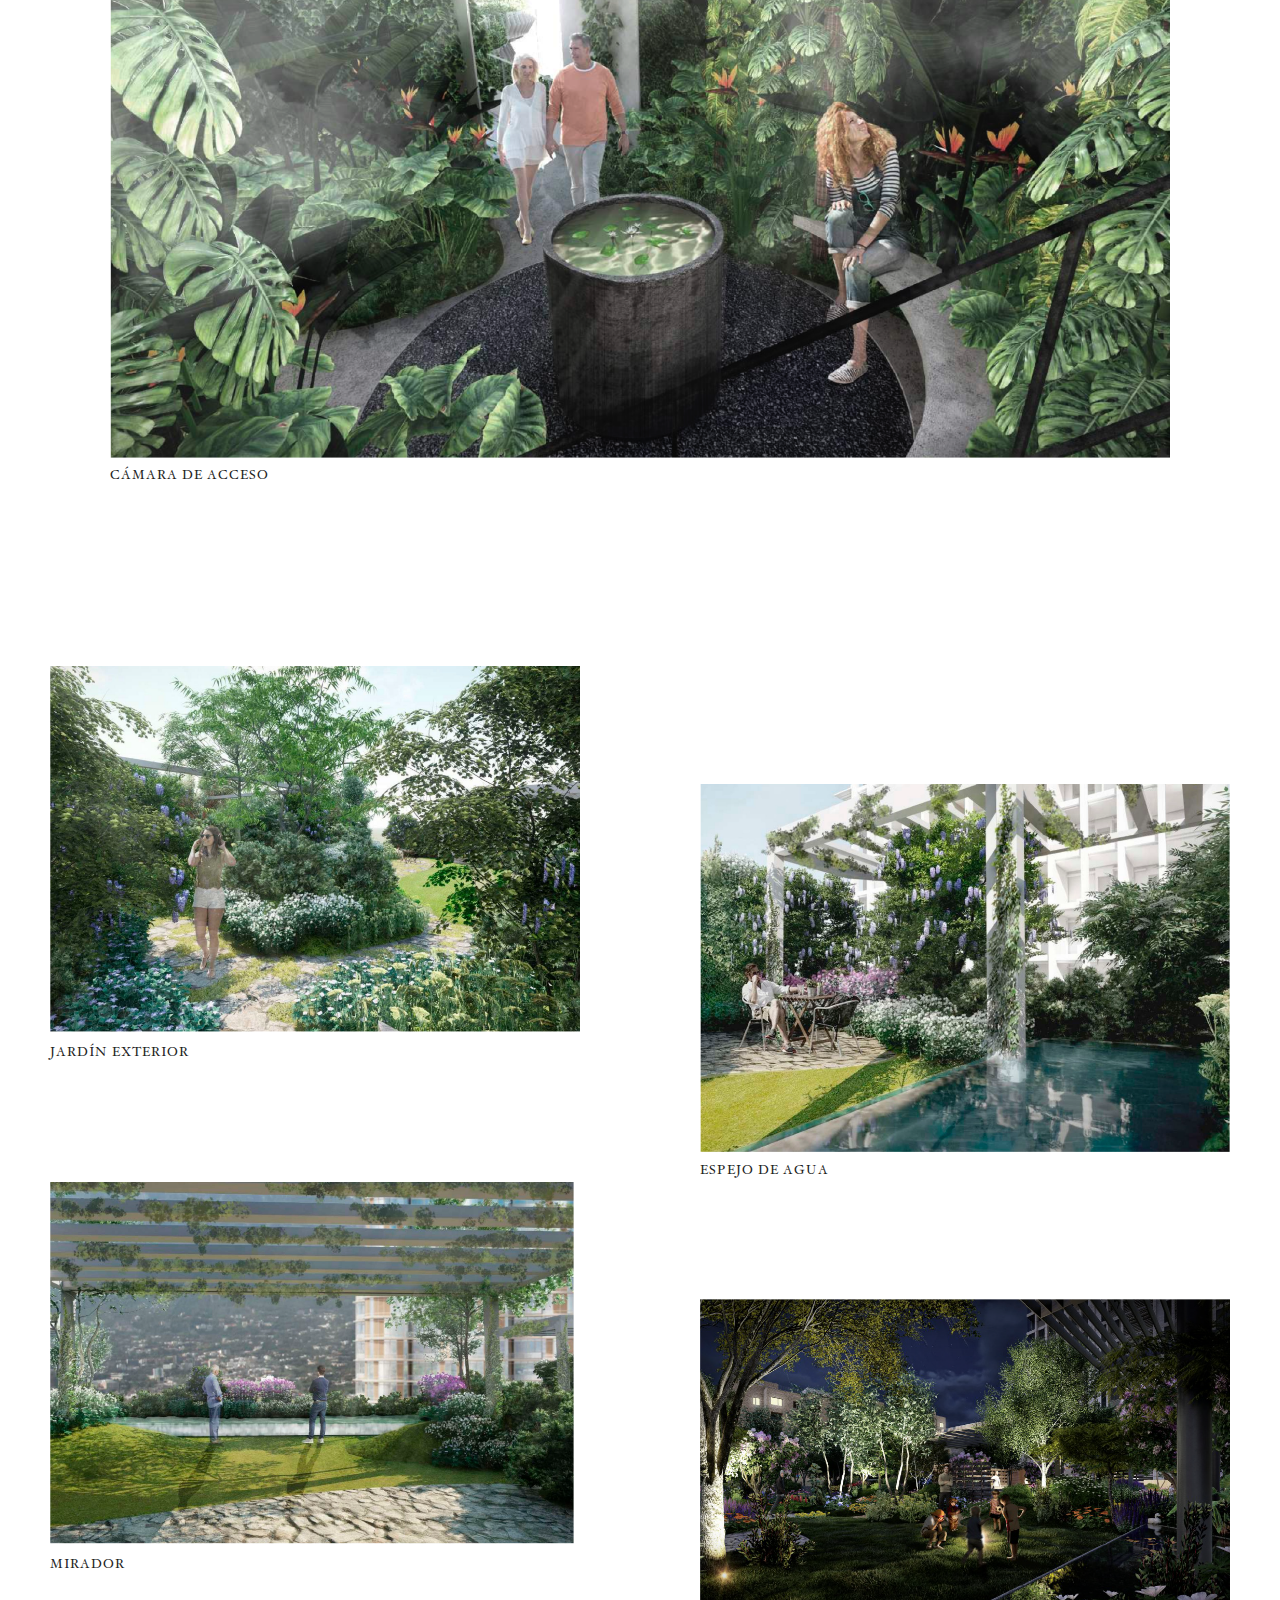
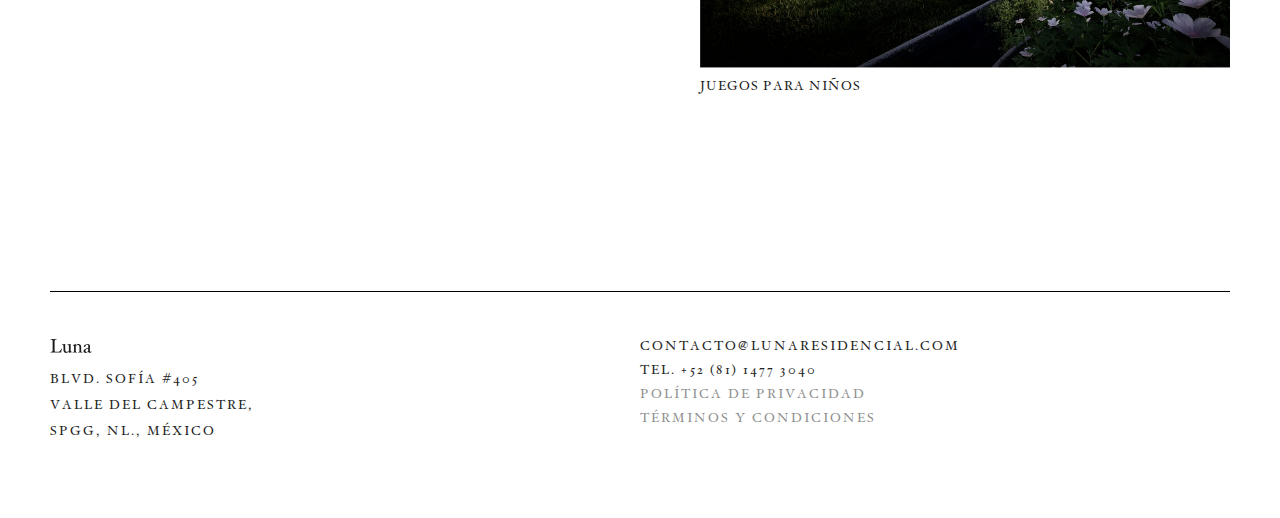
==== commit b7a95d57: "footer fix" ====
--- a/amenidades.html
+++ b/amenidades.html
@@ -37,6 +37,7 @@
       <a href="index.html"><img src="assets/img/logo.svg" /></a>
     </div>
   </header>
+  <div class="header-fix"></div>
   <div class="page-title">
     <span>Amenidades</span>
   </div>
@@ -57,7 +58,7 @@
     </div><div class="col-block">
       <div class="inner">
         <div class="text" style="text-align: left;">
-          <ul>
+          <ul class="am-01">
             <li>ÁREA LOUNGE</li><br>
             <li>BAR DE CAFÉ & LOUNGE</li><br>
             <li>COCINA DEL CHEF</li><br>
@@ -71,27 +72,27 @@
     </div>
   </div>
   <div class="single-image">
-    <div style="box-sizing: border-box; padding: 0 60px;">
+    <div class="am-02 am-fix">
       <img src="assets/img/amenidades03.png" />
       <div class="img-caption">Recepción</div>
     </div>
   </div>
   <div class="two-cols" style="padding-top: 0px; padding-bottom: 0px;">
     <div class="col-block">
-      <div style="box-sizing: border-box; padding: 0 60px 120px 0;">
+      <div style="box-sizing: border-box; padding: 0 60px 120px 0;" class="am-fix">
         <img src="assets/img/amenidadeslobby-01.png" />
         <div class="img-caption">Recepción</div>
       </div>
-      <div style="box-sizing: border-box; padding: 0 60px 120px 0;">
+      <div style="box-sizing: border-box; padding: 0 60px 120px 0;" class="am-fix">
         <img src="assets/img/amenidadeslobby-03.png" />
         <div class="img-caption">Cocina del Chef</div>
       </div>
-    </div><div class="col-block" style="padding-top: 240px;">
-      <div style="box-sizing: border-box; padding: 0 0 120px 60px;">
+    </div><div class="col-block am-fix" style="padding-top: 240px;">
+      <div style="box-sizing: border-box; padding: 0 0 120px 60px;" class="am-fix">
         <img src="assets/img/amenidadeslobby-02.png" />
         <div class="img-caption">Sala de juntas / Comedor</div>
       </div>
-      <div style="box-sizing: border-box; padding: 0 0 120px 60px;">
+      <div style="box-sizing: border-box; padding: 0 0 120px 60px;" class="am-fix">
         <img src="assets/img/amenidadeslobby-04.png" />
         <div class="img-caption">Área Lounge</div>
       </div>
@@ -112,7 +113,7 @@
     </div><div class="col-block">
       <div class="inner">
         <div class="text" style="text-align: left;">
-          <ul>
+          <ul class="am-01">
             <li>alberca</li><br>
             <li>gimnasio</li><br>
             <li>belleza & bienestar</li><br>
@@ -126,31 +127,31 @@
     </div>
   </div>
   <div class="single-image">
-    <div style="box-sizing: border-box; padding: 0 60px;">
+    <div style="box-sizing: border-box; padding: 0 60px;" class="am-fix">
       <img src="assets/img/amenidadesmezz-02.png" />
       <div class="img-caption">Alberca</div>
     </div>
   </div>
-  <div class="two-cols" style="padding-top: 0px; padding-bottom: 0px;">
-    <div class="col-block">
-      <div style="box-sizing: border-box; padding: 0 60px 120px 0;">
+  <div class="two-cols" style="padding-top: 0px; padding-bottom: 0px;" >
+    <div class="col-block">
+      <div style="box-sizing: border-box; padding: 0 60px 120px 0;" class="am-fix">
         <img src="assets/img/amenidadesmezz-03.png" />
         <div class="img-caption">Alberca</div>
       </div>
-      <div style="box-sizing: border-box; padding: 0 60px 120px 0;">
+      <div style="box-sizing: border-box; padding: 0 60px 120px 0;" class="am-fix">
         <img src="assets/img/amenidadesmezz-04.png" />
         <div class="img-caption">Gimnasio</div>
       </div>
-      <div style="box-sizing: border-box; padding: 0 60px 120px 0;">
+      <div style="box-sizing: border-box; padding: 0 60px 120px 0;" class="am-fix">
         <img src="assets/img/amenidadesmezz-05.png" />
         <div class="img-caption">Belleza y Bienestar</div>
       </div>
-    </div><div class="col-block" style="padding-top: 240px;">
-      <div style="box-sizing: border-box; padding: 0 0 120px 60px;">
+    </div><div class="col-block am-fix" style="padding-top: 240px;">
+      <div style="box-sizing: border-box; padding: 0 0 120px 60px;" class="am-fix">
         <img src="assets/img/amenidadesmezz-06.png" />
         <div class="img-caption">Gimnasio</div>
       </div>
-      <div style="box-sizing: border-box; padding: 0 0 120px 60px;">
+      <div style="box-sizing: border-box; padding: 0 0 120px 60px;" class="am-fix">
         <img src="assets/img/amenidadesmezz-07.png" />
         <div class="img-caption">Belleza y Bienestar</div>
       </div>
@@ -170,7 +171,7 @@
     </div><div class="col-block">
       <div class="inner">
         <div class="text" style="text-align: left;">
-          <ul>
+          <ul class="am-01">
             <li>Asadores</li><br>
             <li>Jardín Exterior</li><br>
             <li>Miradores</li><br>
@@ -184,27 +185,27 @@
     </div>
   </div>
   <div class="single-image">
-    <div style="box-sizing: border-box; padding: 0 60px;">
+    <div style="box-sizing: border-box; padding: 0 60px;" class="am-fix">
       <img src="assets/img/amenidadesjardin-02.png" />
       <div class="img-caption">Cámara de acceso</div>
     </div>
   </div>
   <div class="two-cols" style="padding-top: 0px; padding-bottom: 0px;">
     <div class="col-block">
-      <div style="box-sizing: border-box; padding: 0 60px 120px 0;">
+      <div style="box-sizing: border-box; padding: 0 60px 120px 0;" class="am-fix">
         <img src="assets/img/amenidadesjardin-03.png" />
         <div class="img-caption">Jardín Exterior</div>
       </div>
-      <div style="box-sizing: border-box; padding: 0 60px 120px 0;">
+      <div style="box-sizing: border-box; padding: 0 60px 120px 0;" class="am-fix">
         <img src="assets/img/amenidadesjardin-04.png" />
         <div class="img-caption">Mirador</div>
       </div>
-    </div><div class="col-block" style="padding-top: 240px;">
-      <div style="box-sizing: border-box; padding: 0 0 120px 60px;">
+    </div><div class="col-block am-fix" style="padding-top: 240px;">
+      <div style="box-sizing: border-box; padding: 0 0 120px 60px;" class="am-fix">
         <img src="assets/img/amenidadesjardin-05.png" />
         <div class="img-caption">Espejo de Agua</div>
       </div>
-      <div style="box-sizing: border-box; padding: 0 0 120px 60px;">
+      <div style="box-sizing: border-box; padding: 0 0 120px 60px;" class="am-fix">
         <img src="assets/img/amenidadesjardin-06.png" />
         <div class="img-caption">Juegos Para Niños</div>
       </div>
@@ -218,22 +219,24 @@
     <hr>
     <div class="half">
       <img src="assets/img/logo.svg">
-      <p>Blvd. Sofía #405<br>Valle del Campestre,<br>SPGG, NL., México</p>
+      <p><span>Blvd. Sofía #405</span>
+        <span>Valle del Campestre,</span>
+        <span>SPGG, NL., México</span></p>
     </div><div class="quarter">
-      <span>CONTACTO@LUNARESIDENCIAL.COM</span><br>
+      <span>CONTACTO@LUNARESIDENCIAL.COM</span>
       <span>TEL. +52 (81) 1477 3040</span>
       <div class="show1280">
-        <br>
-        <span style="color: #8F8F8F">POLÍTICA DE PRIVACIDAD</span><br>
+        
+        <span style="color: #8F8F8F">POLÍTICA DE PRIVACIDAD</span>
         <span style="color: #8F8F8F">TÉRMINOS Y CONDICIONES</span>
       </div>
     </div><div class="quarter hide1280">
-      <span style="color: #8F8F8F">POLÍTICA DE PRIVACIDAD</span><br>
+      <span style="color: #8F8F8F">POLÍTICA DE PRIVACIDAD</span>
       <span style="color: #8F8F8F">TÉRMINOS Y CONDICIONES</span>
     </div>
   </footer>
 
-  <div id="menu" class="off">
+  <div id="menu" class="off" style="opacity: 0;">
     <div class="fixer">
     </div><div class="options">
       <ul>
@@ -254,9 +257,15 @@
       
       if (document.getElementById('menu').classList.contains('off')){
         document.getElementById('menu').className = "on";
+        setTimeout(function(){ 
+          document.getElementById('menu').style.opacity = "1";
+        }, 25);
       }
       else{
-        document.getElementById('menu').className = "off";
+        document.getElementById('menu').style.opacity = "0";
+        setTimeout(function(){ 
+          document.getElementById('menu').className = "off";
+        }, 250);
       }
 
     }
--- a/css/luna.css
+++ b/css/luna.css
@@ -7,6 +7,13 @@
 * {
     -webkit-font-smoothing: antialiased;
     -moz-osx-font-smoothing: grayscale;
+}
+hr{
+    border-color: #000 !important;
+}
+h2, h1, h3, h4{
+    font-weight: normal !important;
+    text-transform: uppercase;
 }
 a{
     text-decoration: none;
@@ -175,14 +182,14 @@
 }
 .two-cols .col-block .inner .text button{
     margin-top: 30px;
-    width: 100%;
     border: 1px solid #231F20;
-    padding: 30px 0;
+    padding: 30px 60px;
     text-transform: uppercase;
     font-size: 14px;
     background-color: #fff;
     cursor: pointer;
     transition: all ease .25s;
+    letter-spacing: 3px;
 }
 .two-cols .col-block .inner .text button:hover{
     background-color: #000;
@@ -223,6 +230,10 @@
     font-size: 13px;
     line-height: 16px;
 }
+footer span{
+    display: block;
+    margin-bottom: 8px;
+}
 .quarter.hide1280{
     display: inline-block;
 }
@@ -240,6 +251,7 @@
     background-color: rgba(255, 255, 255, 0.85);
     top: 0;
     left: 0;
+    transition: all ease .25s;
 }
 #menu .fixer{
     vertical-align: middle;
@@ -304,7 +316,7 @@
     padding-right: 10%; box-sizing:border-box;
     padding-bottom: 120px;
 }
-.inner.right{
+.inner.cright{
     padding-left: 10%; box-sizing:border-box;
     padding-bottom: 120px;
 }
@@ -325,7 +337,6 @@
 .bylogos{
     height: 30px;
     display: inline-block;
-    margin-right: 40px;
     width: auto;
     margin-top: 30px;
 }
@@ -333,7 +344,39 @@
     border: 1px solid #000;
     box-sizing: border-box;
 }
+.img-pad{
+    padding: 0 10%; box-sizing: border-box;
+}
+.col-block.mob-only{
+    display: none;
+}
+.col-block.desk-only{
+    display: inline-block;
+}
+.res-01{
+    padding-top:60px
+}
+.res-02, .am-02{
+    box-sizing: border-box; padding: 0 60px;
+}
+.res-03{
+    box-sizing: border-box; padding: 0 0 0 120px;
+}
 
+.inner.cleft h2, .inner.cright h2 {
+    font-size: 13px;
+    letter-spacing: 3px;
+}
+.clogos{
+
+    width: 100%;
+    display: flex;
+    justify-content: space-between;
+    align-items: flex-start;
+}
+.titlefixer{
+    font-size: 13px !important;
+}
 @media only screen and (max-width: 1480px) {
     .show1280{
         display: block;
@@ -352,7 +395,16 @@
     header{
         display: block;
         height: 86px;
-        padding: 0 30px;
+        padding: 0 32px;
+        position: fixed;
+        background-color: #fff;
+        z-index: 1;
+        font-size: 14px;
+    }
+    .header-fix{
+        display: block;
+        height: 86px;
+        position: relative;
     }
     .single-image{
         padding: 15px 30px;
@@ -361,15 +413,28 @@
         width: 100%;
         padding: 15px 30px;
     }
+    .two-cols{
+        padding-left: 32px;
+        padding-right: 32px;
+    }
     .two-cols .col-block{
         width: 100%;
     }
     .single-frame{
         padding: 15px 30px;
     }
+    .two-cols .col-block .inner .text h2{
+        font-size: 16px;
+        width: 100%;
+        padding-left: 0;
+        padding-right: 0;
+    }
     .two-cols .col-block .inner .text{
         width:100%;
-        padding: 30px 30px;
+        padding: 30px 0px;
+    }
+    .two-cols .col-block .inner.img{
+        padding: 0 0;
     }
     footer{
         padding: 35px 30px 60px;
@@ -381,4 +446,69 @@
         width: 100%;
         margin-top: 16px;
     }
+    .img-pad{
+        padding: 0 0%; box-sizing: border-box;
+    }
+    .single-frame .frame{
+        width: 100%;
+        border: 1px solid #000;
+        padding: 16px;
+    }
+    #menu ul{
+        padding: 0;
+        margin: 0;
+        list-style: none;
+        text-transform: uppercase;
+        font-size: 16px;
+        letter-spacing: 3px;
+    }
+    #menu ul li{
+        margin-bottom: 16px
+    }
+    .col-block.mob-only{
+        display: inline-block;
+    }
+    .col-block.desk-only{
+        display: none;
+    }
+    .res-01{
+        padding-top:0px
+    }
+    .res-02{
+        box-sizing: border-box; padding: 0 0px;
+    }
+    .res-03{
+        box-sizing: border-box; padding: 80px 0 0 0px;
+    }
+    body{
+        font-family: Hoefler;
+        font-size: 14px;
+        letter-spacing: 1px;
+    }
+    .am-01{
+        padding: 32px 16px 0px;
+        margin: 0;
+    }
+    .am-02{
+        box-sizing: border-box; padding: 0 0px;
+    }
+    .am-fix{
+        padding-top: 0px !important;
+        padding: 0px !important;
+        padding-bottom: 48px !important;
+    }
+    .inner.cleft{
+        padding-right: 0%; box-sizing:border-box;
+        padding-bottom: 60px;
+    }
+    .inner.cright{
+        padding-left: 0%; box-sizing:border-box;
+        padding-bottom: 60px;
+    }
+    .two-cols .col-block .inner .text button{
+        padding-left: 0px;
+        padding-right: 0px;
+        width: 100%;
+        letter-spacing: 3px;
+    }
 }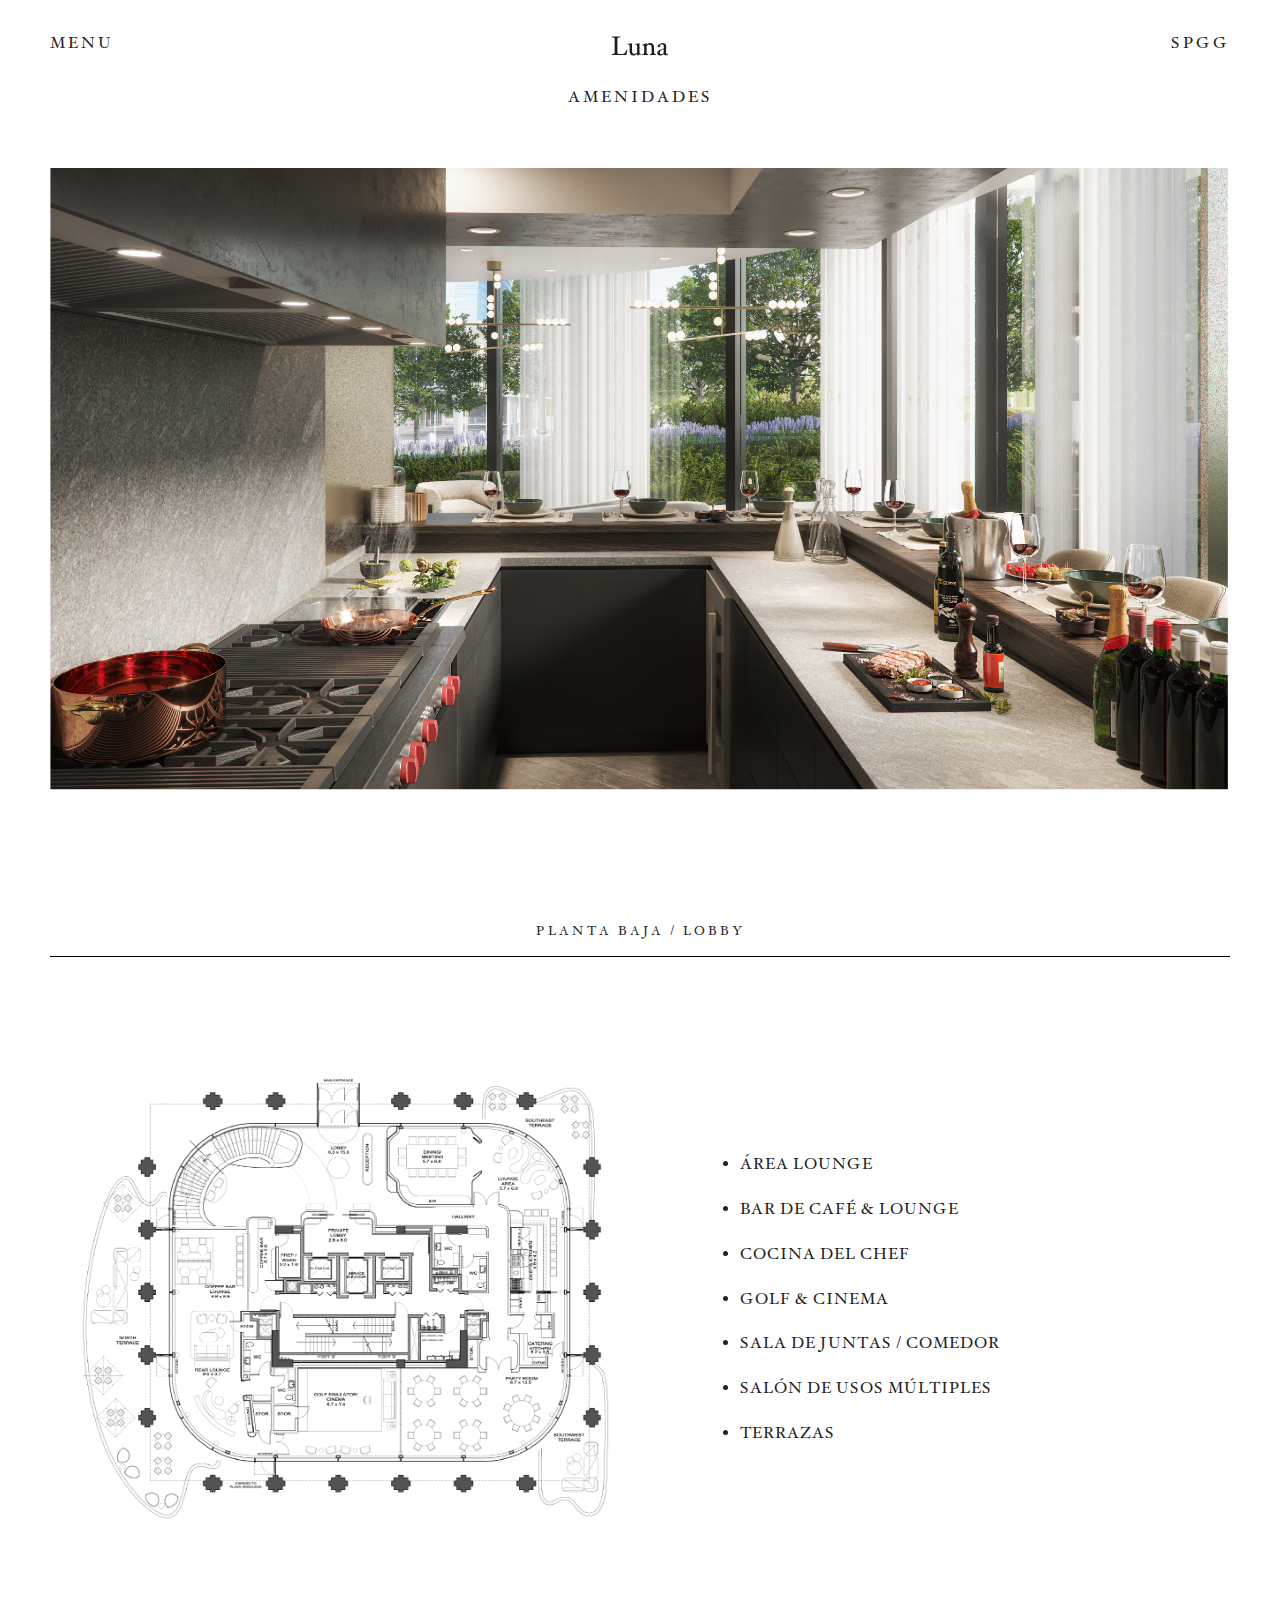
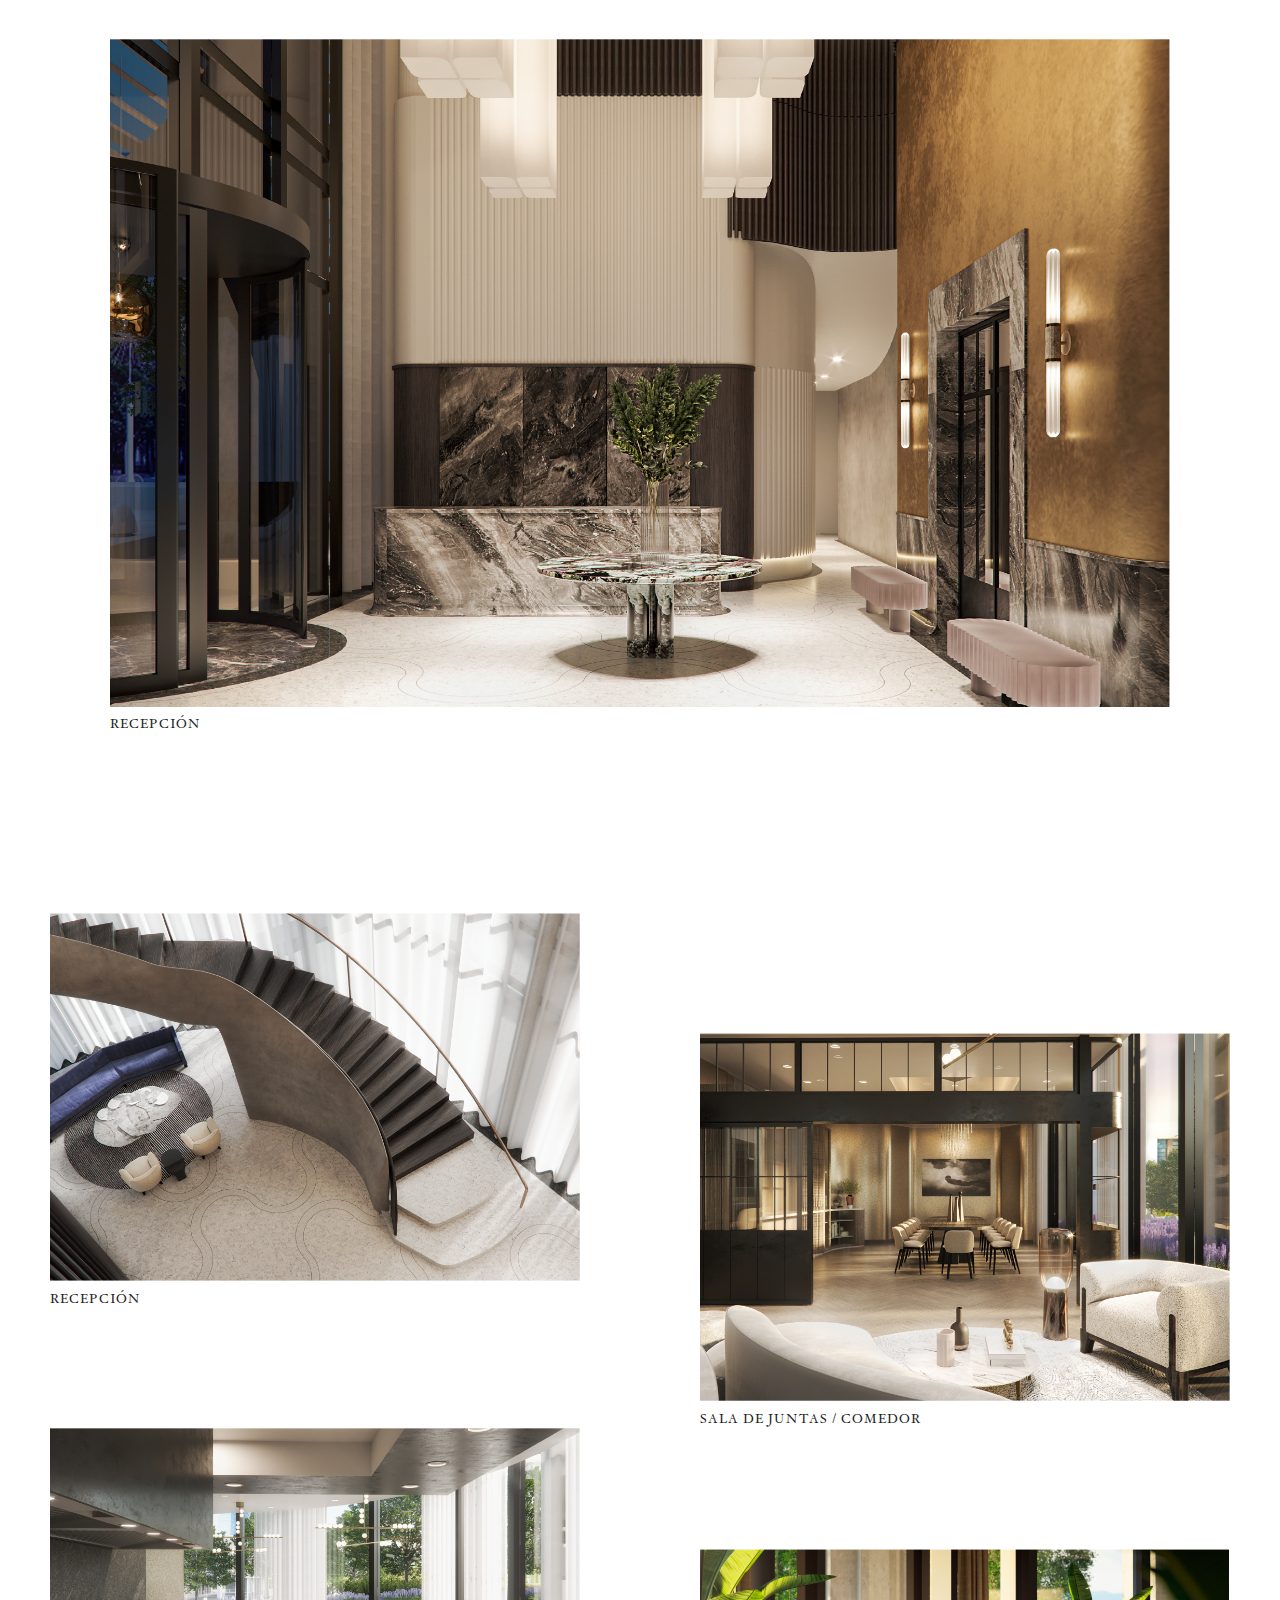
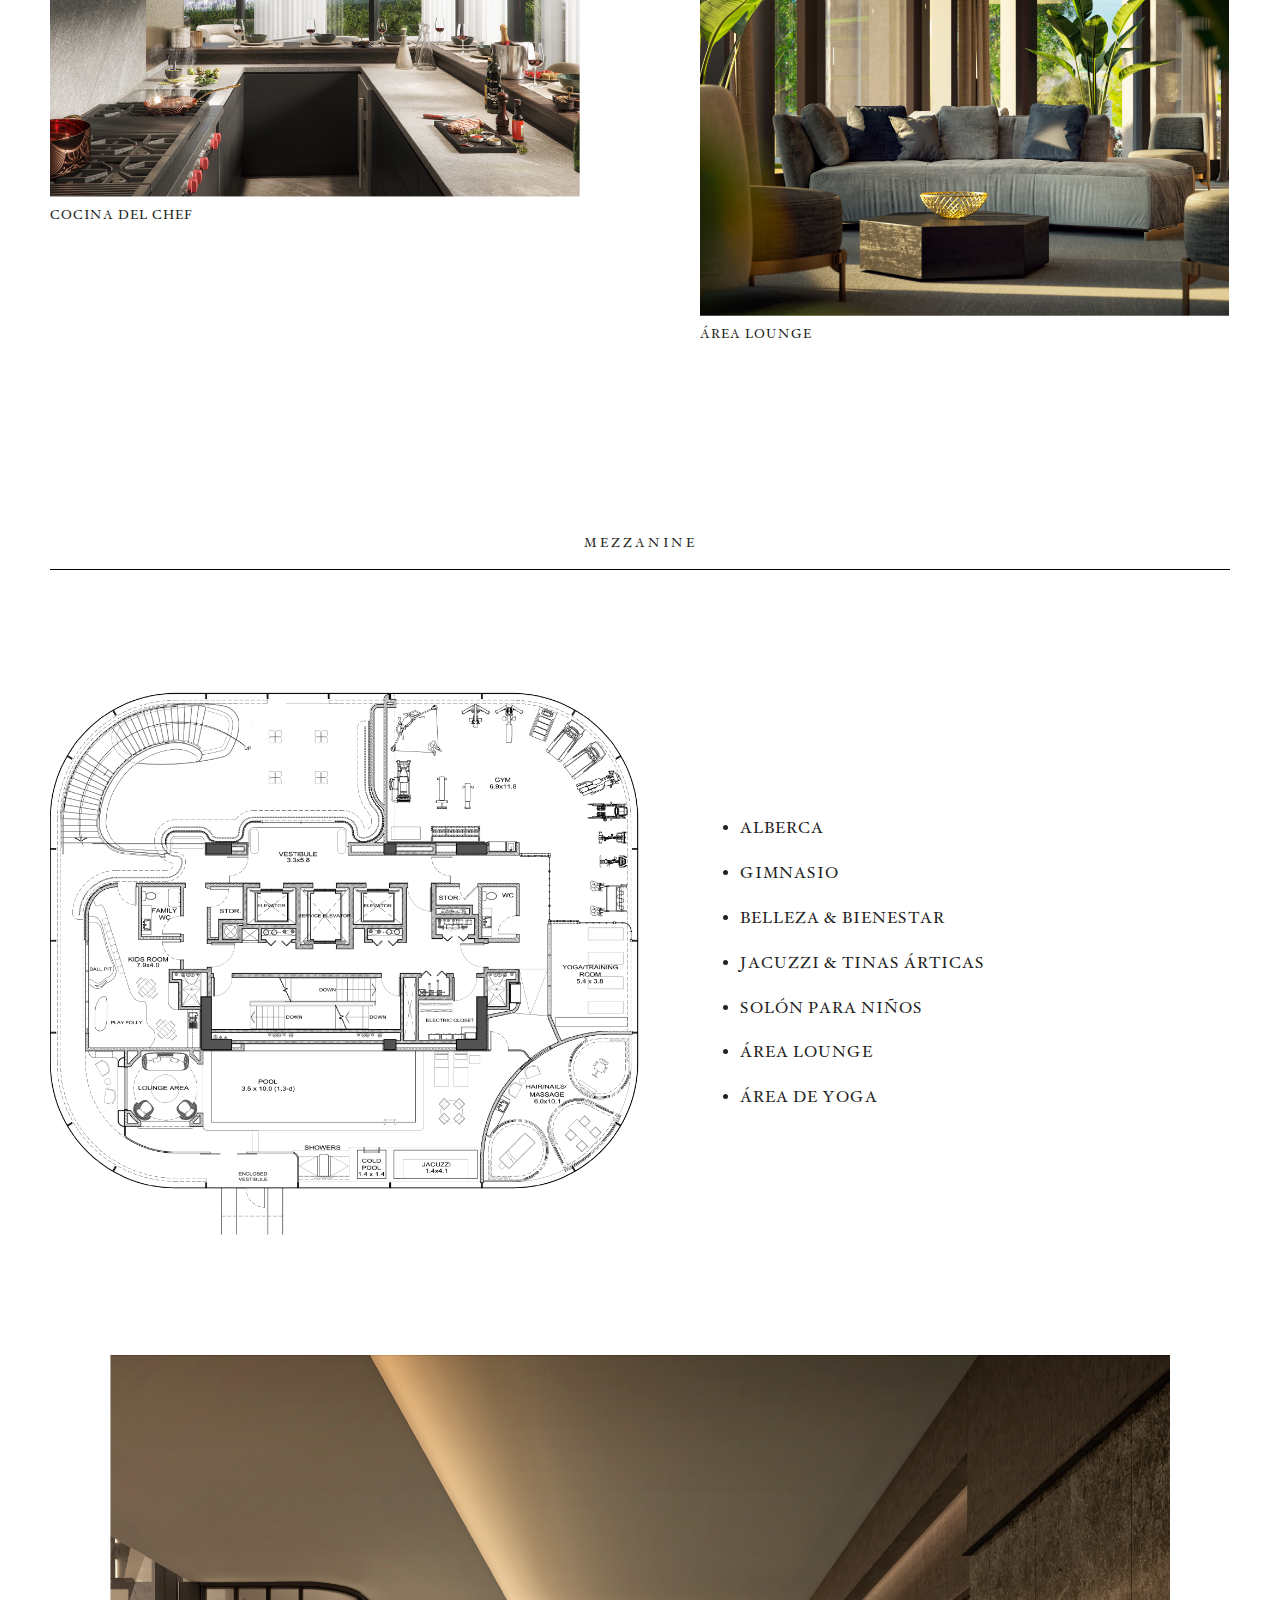
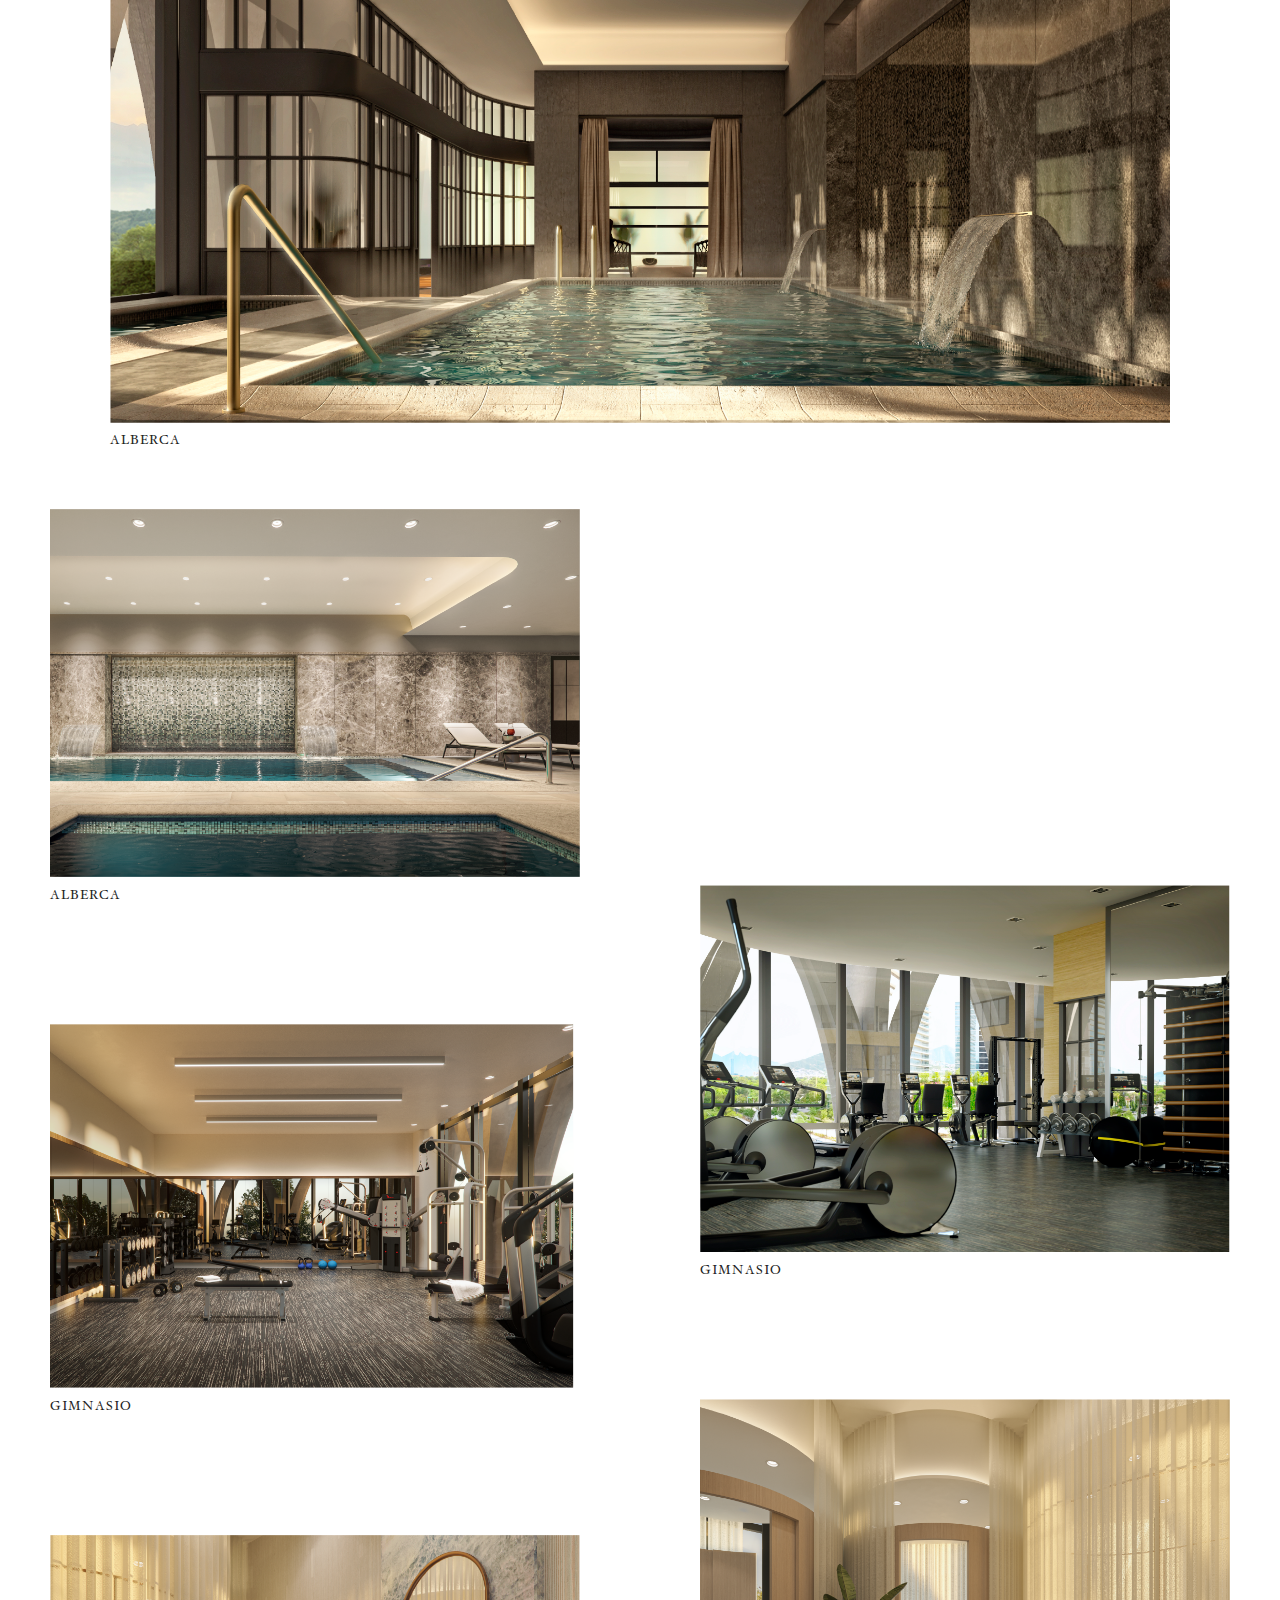
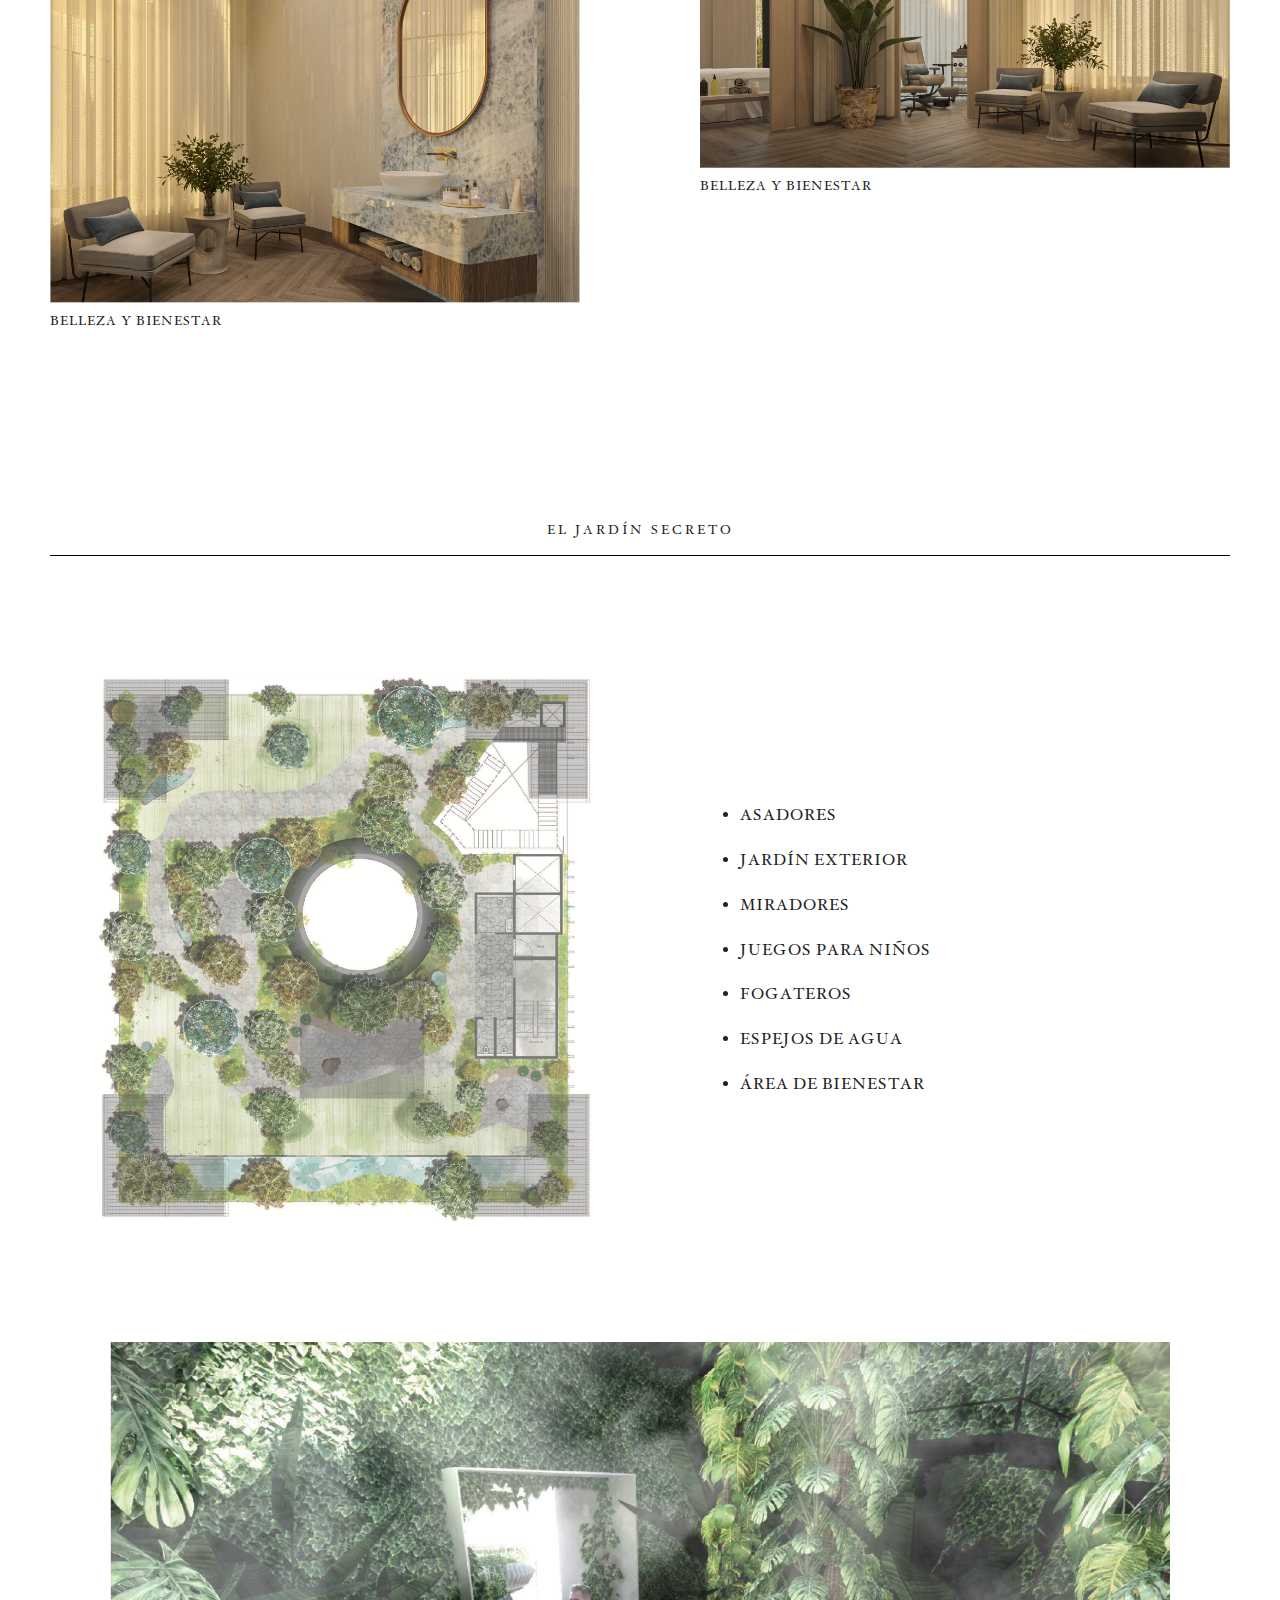
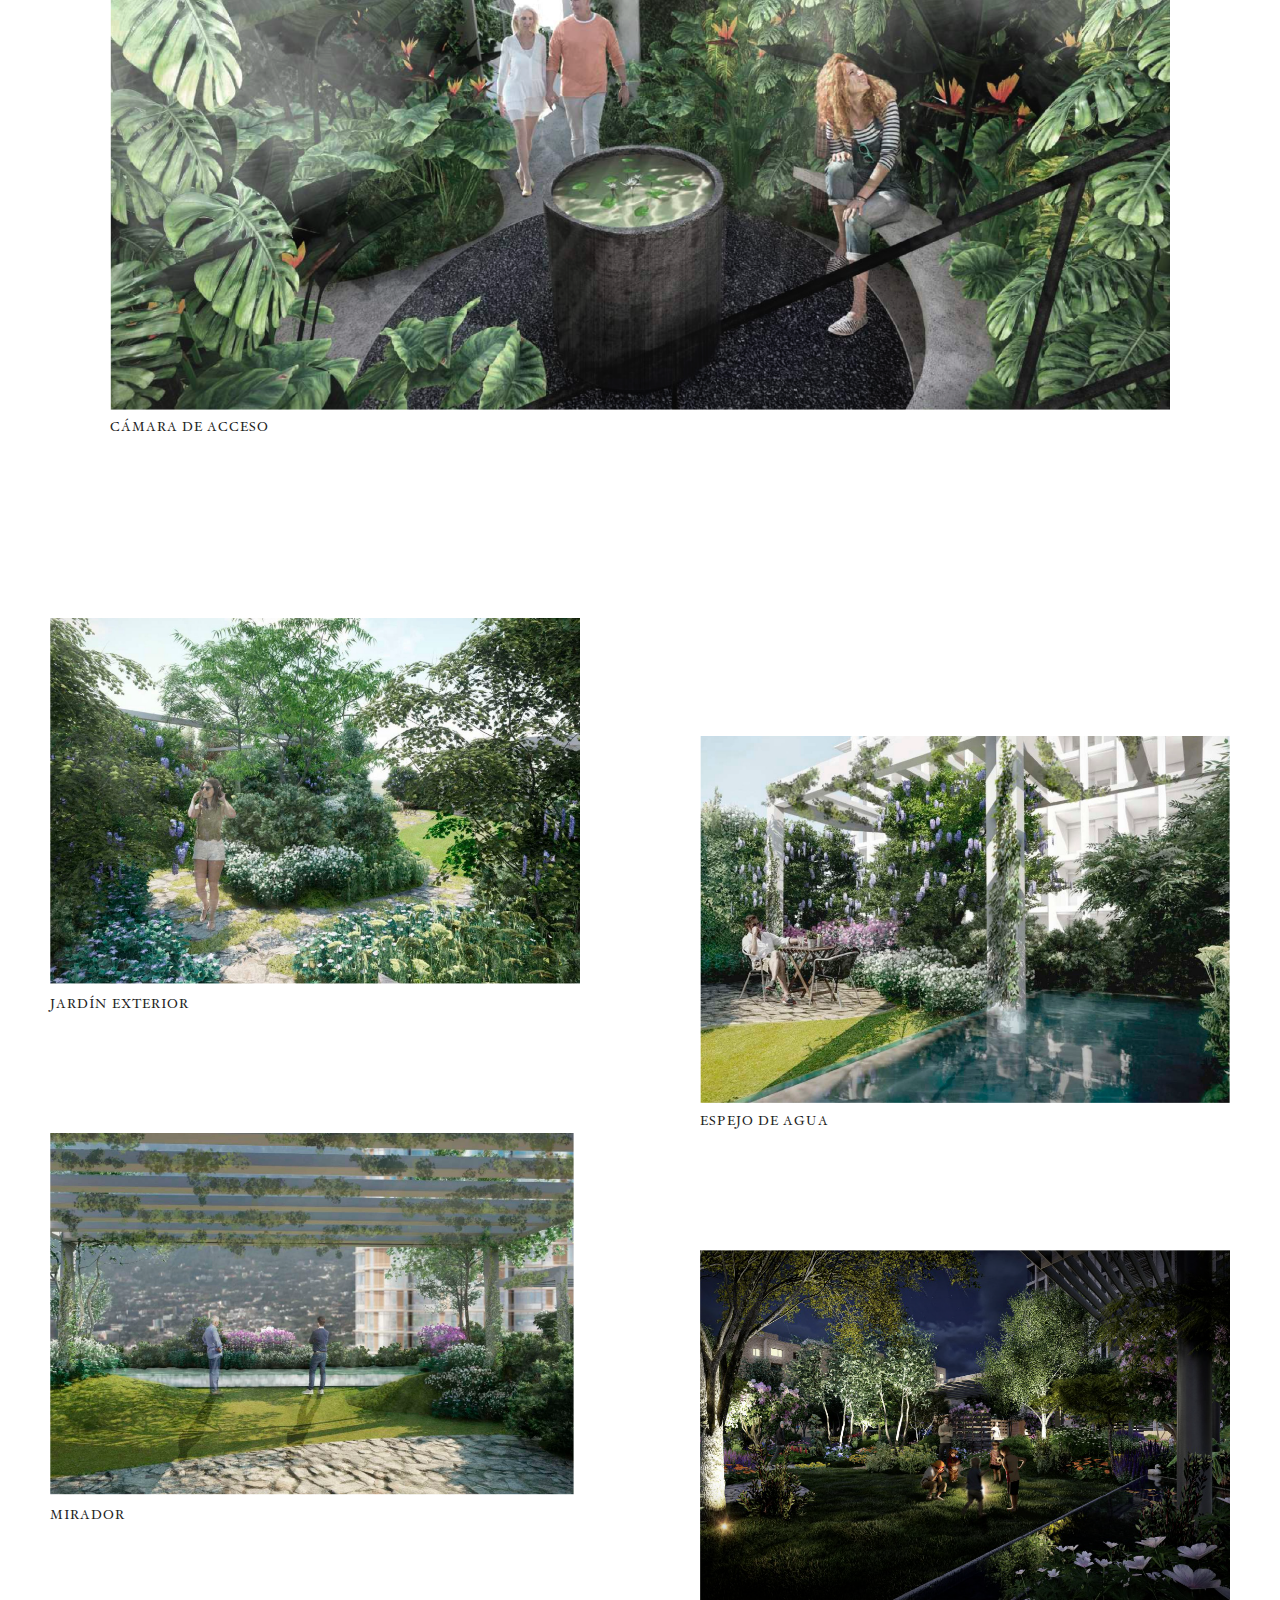
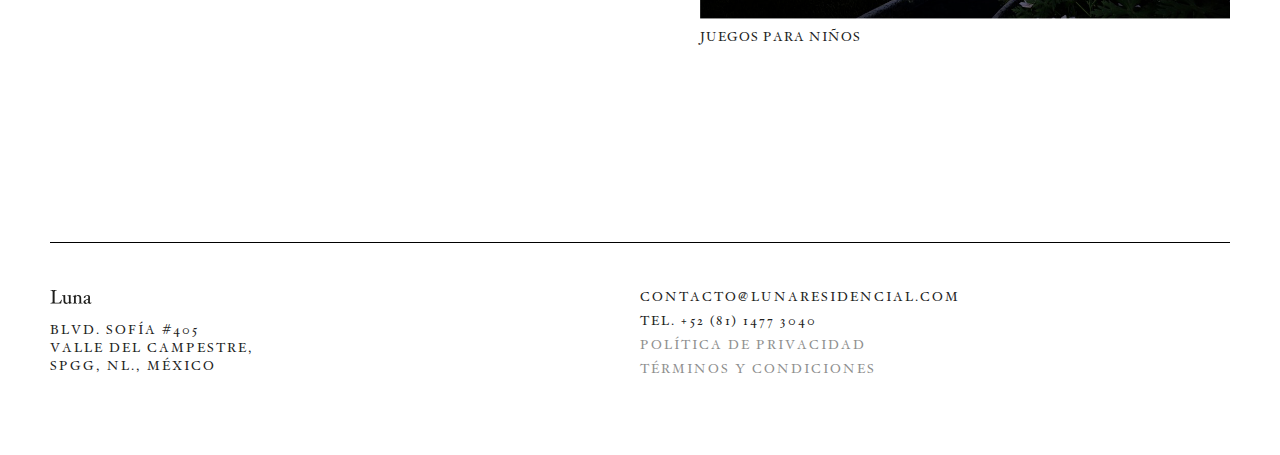
==== commit f7470267: "minor 02" ====
--- a/amenidades.html
+++ b/amenidades.html
@@ -219,9 +219,9 @@
     <hr>
     <div class="half">
       <img src="assets/img/logo.svg">
-      <p><span>Blvd. Sofía #405</span>
-        <span>Valle del Campestre,</span>
-        <span>SPGG, NL., México</span></p>
+      <p>Blvd. Sofía #405<br>
+        Valle del Campestre,<br>
+        SPGG, NL., México</p>
     </div><div class="quarter">
       <span>CONTACTO@LUNARESIDENCIAL.COM</span>
       <span>TEL. +52 (81) 1477 3040</span>
--- a/css/luna.css
+++ b/css/luna.css
@@ -14,6 +14,10 @@
 h2, h1, h3, h4{
     font-weight: normal !important;
     text-transform: uppercase;
+    font-size: 13px !important;
+}
+.mentes h2{
+    font-size: 20px !important;
 }
 a{
     text-decoration: none;
@@ -166,7 +170,7 @@
     text-align: center;
 }
 .two-cols .col-block .inner .text h2{
-    font-size: 20px;
+    font-size: 13px;
     text-transform: uppercase;
     padding: 0 16%;
     font-weight: normal;
@@ -510,5 +514,6 @@
         padding-right: 0px;
         width: 100%;
         letter-spacing: 3px;
+        font-size: 12px !important;
     }
 }